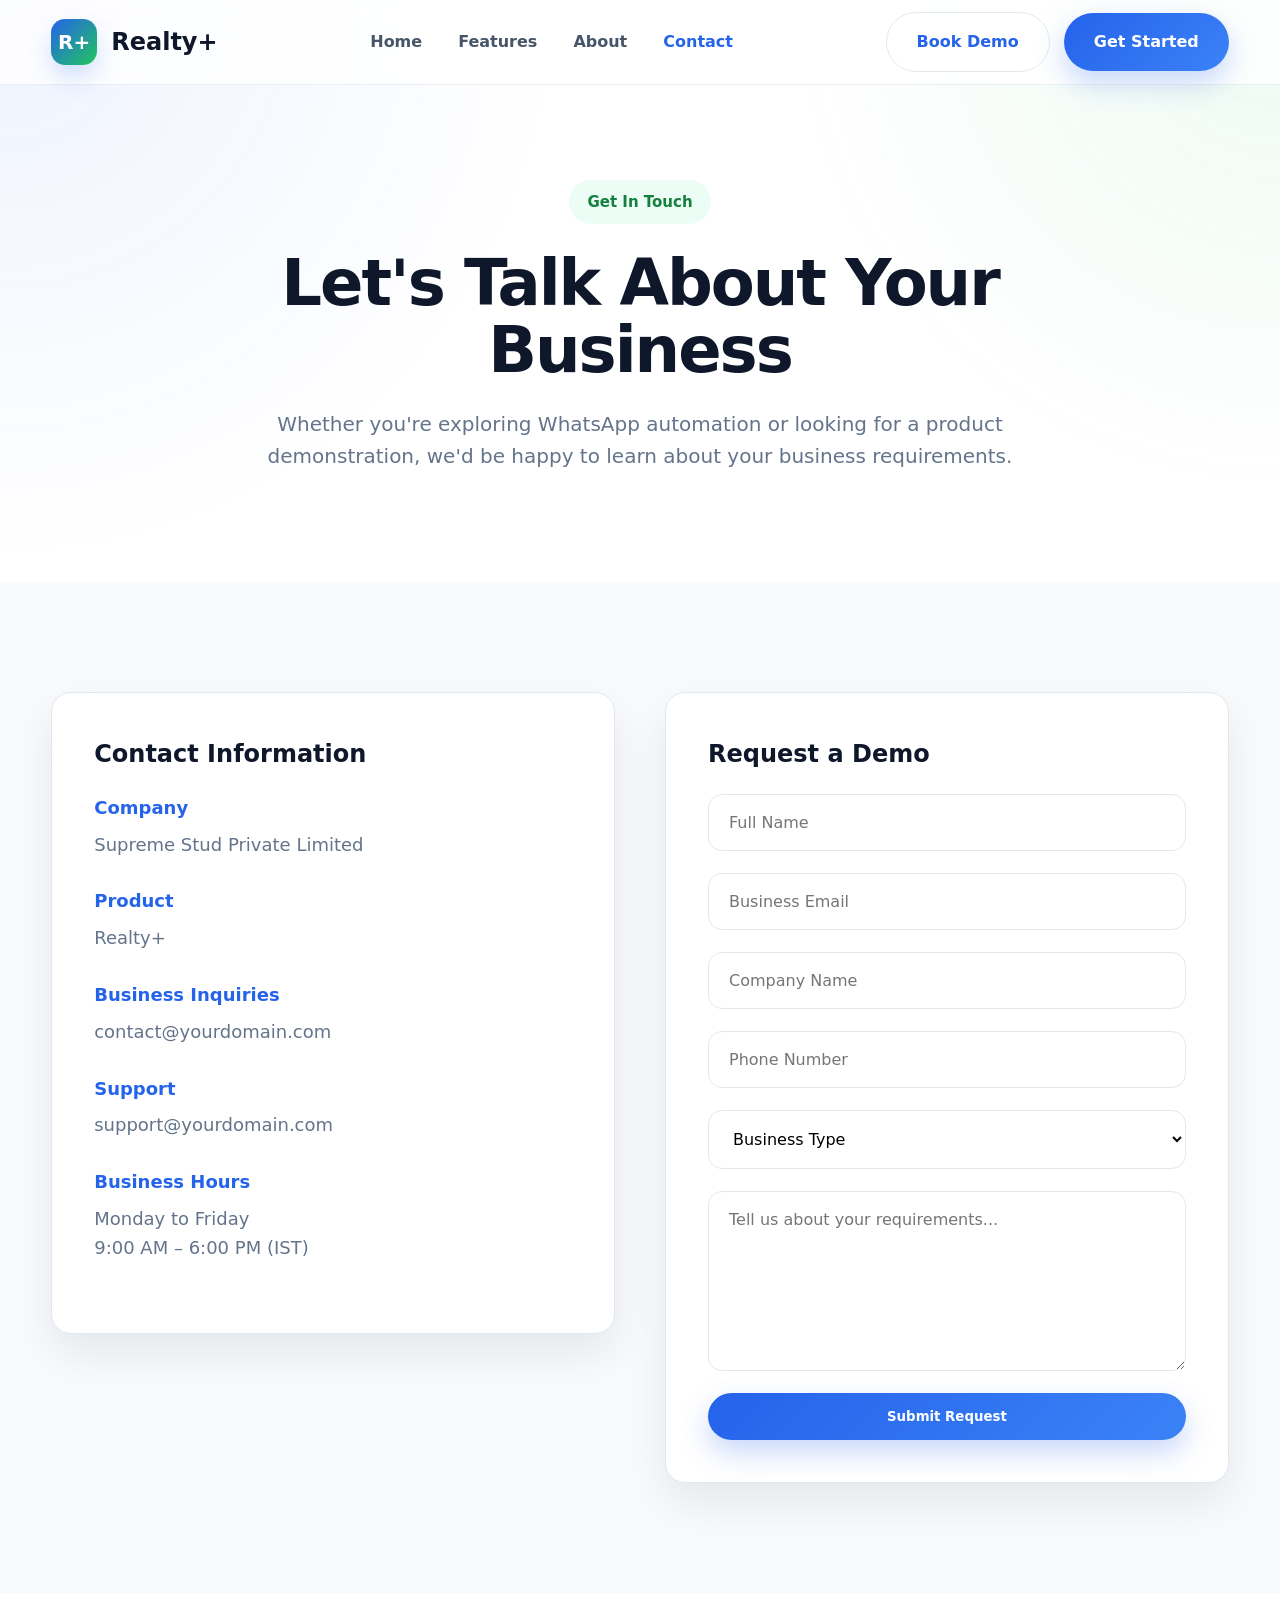
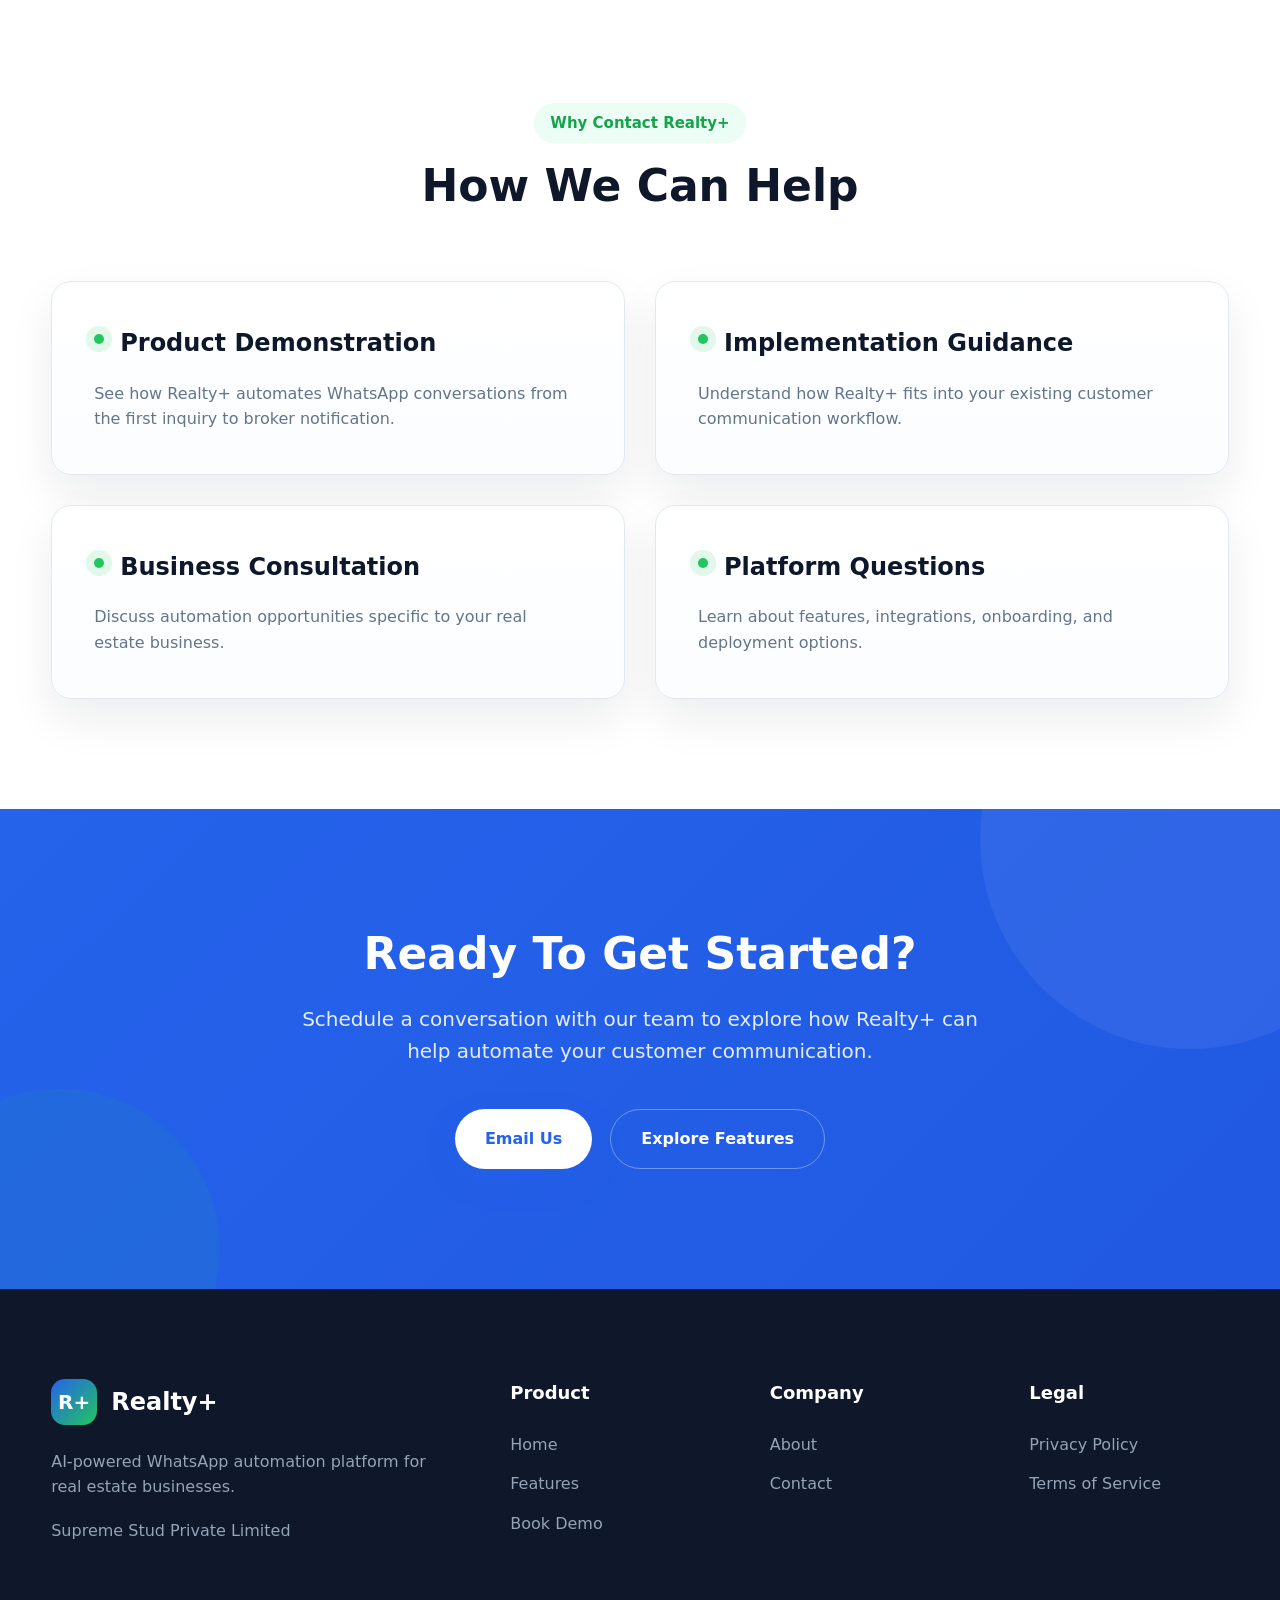
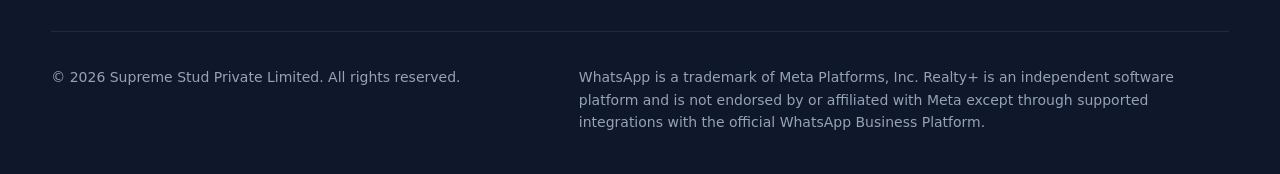
==== contact.html @ c860bca6 "Add files via upload" ====
<!DOCTYPE html>
<html lang="en">

<head>

<meta charset="UTF-8">
<meta name="viewport" content="width=device-width, initial-scale=1.0">

<title>Contact | Realty+</title>

<meta name="description" content="Contact Realty+ to schedule a product demonstration or learn how AI-powered WhatsApp automation can help your real estate business.">

<link rel="icon" href="assets/favicon.svg">

<link rel="stylesheet" href="css/style.css">
<link rel="stylesheet" href="css/responsive.css">
<link rel="stylesheet" href="css/animations.css">

</head>

<body>

<header class="header">

<div class="container">

<nav class="navbar">

<a href="index.html" class="logo">

<div class="logo-box">R+</div>

<span>Realty+</span>

</a>

<ul class="nav-menu">

<li><a href="index.html">Home</a></li>
<li><a href="features.html">Features</a></li>
<li><a href="about.html">About</a></li>
<li><a href="contact.html" class="active">Contact</a></li>

</ul>

<div class="nav-actions">

<a href="contact.html" class="btn btn-secondary">
Book Demo
</a>

<a href="contact.html" class="btn btn-primary">
Get Started
</a>

</div>

<div class="hamburger">

<span></span>
<span></span>
<span></span>

</div>

</nav>

</div>

</header>

<section class="page-hero">

<div class="container">

<div class="badge">

Get In Touch

</div>

<h1>

Let's Talk About Your Business

</h1>

<p>

Whether you're exploring WhatsApp automation or looking for a product demonstration, we'd be happy to learn about your business requirements.

</p>

</div>

</section>

<section class="contact-section">

<div class="container contact-grid">

<div class="contact-card">

<h3>

Contact Information

</h3>

<div class="contact-item">

<h4>

Company

</h4>

<p>

Supreme Stud Private Limited

</p>

</div>

<div class="contact-item">

<h4>

Product

</h4>

<p>

Realty+

</p>

</div>

<div class="contact-item">

<h4>

Business Inquiries

</h4>

<p>

contact@yourdomain.com

</p>

</div>

<div class="contact-item">

<h4>

Support

</h4>

<p>

support@yourdomain.com

</p>

</div>

<div class="contact-item">

<h4>

Business Hours

</h4>

<p>

Monday to Friday<br>

9:00 AM – 6:00 PM (IST)

</p>

</div>

</div>

<div class="contact-card">

<h3>

Request a Demo

</h3>

<form class="contact-form">

<input
type="text"
placeholder="Full Name"
required>

<input
type="email"
placeholder="Business Email"
required>

<input
type="text"
placeholder="Company Name"
required>

<input
type="tel"
placeholder="Phone Number">

<select required>

<option value="">

Business Type

</option>

<option>

Independent Broker

</option>

<option>

Real Estate Agency

</option>

<option>

Developer

</option>

<option>

Channel Partner

</option>

<option>

Other

</option>

</select>

<textarea
placeholder="Tell us about your requirements..."
required></textarea>

<button
type="submit"
class="btn btn-primary">

Submit Request

</button>

</form>

</div>

</div>

</section>

<section>

<div class="container">

<div class="section-title">

<span>

Why Contact Realty+

</span>

<h2>

How We Can Help

</h2>

</div>

<div class="benefit-grid">

<div class="benefit-card">

<h3>

Product Demonstration

</h3>

<p>

See how Realty+ automates WhatsApp conversations from the first inquiry to broker notification.

</p>

</div>

<div class="benefit-card">

<h3>

Implementation Guidance

</h3>

<p>

Understand how Realty+ fits into your existing customer communication workflow.

</p>

</div>

<div class="benefit-card">

<h3>

Business Consultation

</h3>

<p>

Discuss automation opportunities specific to your real estate business.

</p>

</div>

<div class="benefit-card">

<h3>

Platform Questions

</h3>

<p>

Learn about features, integrations, onboarding, and deployment options.

</p>

</div>

</div>

</div>

</section>

<section class="cta">

<div class="container">

<div class="cta-box">

<h2>

Ready To Get Started?

</h2>

<p>

Schedule a conversation with our team to explore how Realty+ can help automate your customer communication.

</p>

<div class="cta-buttons">

<a href="mailto:contact@yourdomain.com" class="btn btn-primary">

Email Us

</a>

<a href="features.html" class="btn btn-secondary">

Explore Features

</a>

</div>

</div>

</div>

</section>

<footer class="footer">

<div class="container">

<div class="footer-grid">

<div>

<div class="footer-logo">

<div class="logo-box">

R+

</div>

<span>

Realty+

</span>

</div>

<p>

AI-powered WhatsApp automation platform for real estate businesses.

</p>

<p>

Supreme Stud Private Limited

</p>

</div>

<div>

<h4>

Product

</h4>

<a href="index.html">Home</a>
<a href="features.html">Features</a>
<a href="contact.html">Book Demo</a>

</div>

<div>

<h4>

Company

</h4>

<a href="about.html">About</a>
<a href="contact.html">Contact</a>

</div>

<div>

<h4>

Legal

</h4>

<a href="privacy.html">Privacy Policy</a>
<a href="terms.html">Terms of Service</a>

</div>

</div>

<div class="footer-bottom">

<p>

© 2026 Supreme Stud Private Limited. All rights reserved.

</p>

<p>

WhatsApp is a trademark of Meta Platforms, Inc. Realty+ is an independent software platform and is not endorsed by or affiliated with Meta except through supported integrations with the official WhatsApp Business Platform.

</p>

</div>

</div>

</footer>

<script src="js/main.js"></script>
<script src="js/animations.js"></script>

</body>

</html>
---- css/style.css ----
/* ==========================================================
   REALTY+
   Main Stylesheet
   Part 1/4
   ========================================================== */

/* =========================
   RESET
========================= */

*,
*::before,
*::after{
    margin:0;
    padding:0;
    box-sizing:border-box;
}

html{
    scroll-behavior:smooth;
}

body{

    font-family:
    Inter,
    system-ui,
    -apple-system,
    BlinkMacSystemFont,
    "Segoe UI",
    sans-serif;

    background:#ffffff;
    color:#0f172a;
    line-height:1.6;
    overflow-x:hidden;
}

img{
    max-width:100%;
    display:block;
}

a{
    text-decoration:none;
    color:inherit;
}

button{
    border:none;
    background:none;
    font-family:inherit;
    cursor:pointer;
}

ul{
    list-style:none;
}

section{
    padding:110px 0;
}

.container{

    width:min(1180px,92%);
    margin:auto;

}

/* =========================
   COLORS
========================= */

:root{

--primary:#2563eb;
--primary-dark:#1d4ed8;

--green:#22c55e;
--green-dark:#16a34a;

--white:#ffffff;

--bg:#f8fafc;

--text:#0f172a;

--muted:#64748b;

--border:#e2e8f0;

--shadow:

0 20px 45px rgba(15,23,42,.08);

--radius:20px;

--transition:.35s ease;

}

/* =========================
   TYPOGRAPHY
========================= */

h1{

font-size:64px;
line-height:1.05;
font-weight:800;
letter-spacing:-2px;

}

h2{

font-size:44px;
line-height:1.15;
font-weight:700;

}

h3{

font-size:24px;
font-weight:700;

}

h4{

font-size:18px;
font-weight:600;

}

p{

font-size:18px;
color:var(--muted);

}

.section-title{

max-width:760px;
margin:auto;
text-align:center;
margin-bottom:70px;

}

.section-title span{

display:inline-flex;

padding:8px 16px;

border-radius:999px;

background:#ecfdf5;

color:var(--green-dark);

font-weight:700;

margin-bottom:18px;

font-size:15px;

}

.section-title h2{

margin-bottom:18px;

}

/* =========================
   BUTTONS
========================= */

.btn{

display:inline-flex;

align-items:center;

justify-content:center;

gap:10px;

padding:16px 30px;

border-radius:999px;

font-weight:700;

transition:var(--transition);

}

.btn-primary{

background:linear-gradient(
135deg,
var(--primary),
#3b82f6
);

color:#fff;

box-shadow:

0 12px 28px rgba(37,99,235,.25);

}

.btn-primary:hover{

transform:translateY(-4px);

box-shadow:

0 20px 45px rgba(37,99,235,.35);

}

.btn-secondary{

background:#fff;

color:var(--primary);

border:1px solid var(--border);

}

.btn-secondary:hover{

background:#f8fafc;

transform:translateY(-3px);

}

.btn-outline{

background:transparent;

border:2px solid var(--primary);

color:var(--primary);

}

.btn-outline:hover{

background:var(--primary);

color:#fff;

}

/* =========================
   HEADER
========================= */

.header{

position:fixed;

top:0;

left:0;

width:100%;

z-index:999;

background:rgba(255,255,255,.82);

backdrop-filter:blur(18px);

border-bottom:1px solid rgba(226,232,240,.7);

transition:var(--transition);

}

.navbar{

height:84px;

display:flex;

align-items:center;

justify-content:space-between;

}

.logo{

display:flex;

align-items:center;

gap:14px;

font-weight:800;

font-size:24px;

}

.logo-box{

width:46px;

height:46px;

border-radius:14px;

background:linear-gradient(
135deg,
var(--primary),
var(--green)
);

display:flex;

align-items:center;

justify-content:center;

font-weight:800;

color:#fff;

font-size:20px;

box-shadow:

0 12px 24px rgba(37,99,235,.20);

}

.nav-menu{

display:flex;

align-items:center;

gap:36px;

}

.nav-menu a{

font-weight:600;

color:#475569;

transition:var(--transition);

position:relative;

}

.nav-menu a:hover{

color:var(--primary);

}

.nav-menu a.active{

color:var(--primary);

}

.nav-menu a::after{

content:"";

position:absolute;

left:0;

bottom:-8px;

width:0;

height:2px;

background:var(--primary);

transition:.3s;

}

.nav-menu a:hover::after{

width:100%;

}

.nav-actions{

display:flex;

gap:14px;

align-items:center;

}

.hamburger{

display:none;

flex-direction:column;

gap:6px;

cursor:pointer;

}

.hamburger span{

width:26px;

height:2px;

background:#0f172a;

transition:.3s;

}

/* =========================
   HERO
========================= */

.hero{

padding-top:180px;

padding-bottom:120px;

position:relative;

overflow:hidden;

background:

radial-gradient(
circle at top left,
rgba(37,99,235,.10),
transparent 40%
),

radial-gradient(
circle at top right,
rgba(34,197,94,.08),
transparent 35%
),

#ffffff;

}

.hero-grid{

display:grid;

grid-template-columns:

1.05fr
0.95fr;

align-items:center;

gap:80px;

}

.badge{

display:inline-flex;

align-items:center;

padding:10px 18px;

border-radius:999px;

background:#ecfdf5;

color:#15803d;

font-weight:700;

margin-bottom:26px;

font-size:15px;

}

.hero-left p{

margin-top:24px;

max-width:620px;

}

.hero-buttons{

display:flex;

gap:18px;

margin-top:40px;

flex-wrap:wrap;

}

.hero-stats{

display:flex;

gap:20px;

margin-top:60px;

flex-wrap:wrap;

}

.stat-card{

background:#fff;

border:1px solid var(--border);

border-radius:18px;

padding:26px;

min-width:170px;

box-shadow:var(--shadow);

transition:var(--transition);

}

.stat-card:hover{

transform:translateY(-8px);

}

.stat-card h2{

font-size:34px;

color:var(--primary);

margin-bottom:6px;

}

.stat-card span{

font-size:15px;

color:var(--muted);

}

/* =========================
   HERO CHAT CARD
========================= */

.hero-right{

display:flex;

justify-content:center;

}

.chat-card{

width:100%;

max-width:470px;

background:#fff;

border-radius:28px;

border:1px solid var(--border);

box-shadow:

0 30px 60px rgba(15,23,42,.10);

overflow:hidden;

}

.chat-header{

display:flex;

align-items:center;

gap:12px;

padding:22px;

border-bottom:1px solid var(--border);

font-weight:700;

background:#fbfdff;

}

.status-dot{

width:12px;

height:12px;

border-radius:50%;

background:var(--green);

box-shadow:

0 0 0 6px rgba(34,197,94,.15);

}

.chat-body{

padding:24px;

display:flex;

flex-direction:column;

gap:18px;

background:#f8fafc;

}

.message{

max-width:82%;

padding:14px 18px;

border-radius:18px;

font-size:15px;

line-height:1.5;

}

.received{

align-self:flex-start;

background:#fff;

border:1px solid var(--border);

}

.sent{

align-self:flex-end;

background:linear-gradient(
135deg,
var(--primary),
#3b82f6
);

color:#fff;

}

.workflow{

padding:24px;

display:flex;

flex-direction:column;

gap:12px;

background:#fff;

}

.workflow-item{

display:flex;

align-items:center;

gap:12px;

font-weight:600;

color:#334155;

padding:12px 16px;

border-radius:12px;

background:#f8fafc;

border:1px solid var(--border);

}
/* ==========================================================
   TRUST SECTION
========================================================== */

.trust{

background:var(--bg);

}

.trust-grid{

display:grid;

grid-template-columns:repeat(3,1fr);

gap:30px;

}

.trust-card{

background:#fff;

padding:38px;

border-radius:var(--radius);

border:1px solid var(--border);

box-shadow:var(--shadow);

transition:var(--transition);

}

.trust-card:hover{

transform:translateY(-10px);

border-color:rgba(37,99,235,.25);

}

.trust-card h3{

margin-bottom:18px;

color:var(--text);

}

.trust-card p{

font-size:16px;

}

/* ==========================================================
   FEATURES
========================================================== */

.features-preview{

background:#fff;

}

.feature-grid{

display:grid;

grid-template-columns:repeat(3,1fr);

gap:30px;

}

.feature-card{

background:#fff;

padding:38px;

border-radius:var(--radius);

border:1px solid var(--border);

box-shadow:var(--shadow);

transition:var(--transition);

position:relative;

overflow:hidden;

}

.feature-card::before{

content:"";

position:absolute;

left:0;

top:0;

width:100%;

height:5px;

background:linear-gradient(
90deg,
var(--primary),
var(--green)
);

transform:scaleX(0);

transform-origin:left;

transition:.35s;

}

.feature-card:hover::before{

transform:scaleX(1);

}

.feature-card:hover{

transform:translateY(-12px);

box-shadow:

0 30px 60px rgba(15,23,42,.12);

}

.feature-icon{

width:68px;

height:68px;

border-radius:18px;

display:flex;

align-items:center;

justify-content:center;

font-size:30px;

margin-bottom:26px;

background:linear-gradient(
135deg,
rgba(37,99,235,.12),
rgba(34,197,94,.12)
);

}

.feature-card h3{

margin-bottom:18px;

}

.feature-card p{

font-size:16px;

}

/* ==========================================================
   HOW IT WORKS
========================================================== */

.how-it-works{

background:var(--bg);

position:relative;

overflow:hidden;

}

.timeline{

display:grid;

grid-template-columns:repeat(4,1fr);

gap:28px;

position:relative;

}

.timeline::before{

content:"";

position:absolute;

left:8%;

right:8%;

top:48px;

height:2px;

background:linear-gradient(
90deg,
var(--primary),
var(--green)
);

z-index:0;

}

.timeline-card{

position:relative;

z-index:2;

background:#fff;

padding:34px;

border-radius:var(--radius);

border:1px solid var(--border);

box-shadow:var(--shadow);

transition:var(--transition);

}

.timeline-card:hover{

transform:translateY(-10px);

}

.timeline-number{

width:62px;

height:62px;

border-radius:50%;

background:linear-gradient(
135deg,
var(--primary),
var(--green)
);

display:flex;

align-items:center;

justify-content:center;

font-size:24px;

font-weight:700;

color:#fff;

margin-bottom:24px;

box-shadow:

0 15px 35px rgba(37,99,235,.25);

}

.timeline-card h3{

margin-bottom:18px;

}

.timeline-card p{

font-size:16px;

}

/* ==========================================================
   BENEFITS
========================================================== */

.benefits{

background:#fff;

}

.benefit-grid{

display:grid;

grid-template-columns:repeat(2,1fr);

gap:30px;

}

.benefit-card{

padding:42px;

border-radius:var(--radius);

background:linear-gradient(
180deg,
#ffffff,
#fbfdff
);

border:1px solid var(--border);

box-shadow:var(--shadow);

transition:var(--transition);

}

.benefit-card:hover{

transform:translateY(-10px);

}

.benefit-card h3{

margin-bottom:18px;

position:relative;

padding-left:26px;

}

.benefit-card h3::before{

content:"";

position:absolute;

left:0;

top:10px;

width:10px;

height:10px;

border-radius:50%;

background:var(--green);

box-shadow:

0 0 0 8px rgba(34,197,94,.12);

}

.benefit-card p{

font-size:16px;

}

/* ==========================================================
   CTA
========================================================== */

.cta{

padding:120px 0;

background:linear-gradient(
135deg,
#2563eb,
#1d4ed8
);

position:relative;

overflow:hidden;

}

.cta::before{

content:"";

position:absolute;

width:420px;

height:420px;

border-radius:50%;

background:rgba(255,255,255,.06);

top:-180px;

right:-120px;

}

.cta::after{

content:"";

position:absolute;

width:320px;

height:320px;

border-radius:50%;

background:rgba(34,197,94,.08);

bottom:-120px;

left:-100px;

}

.cta-box{

position:relative;

z-index:2;

max-width:860px;

margin:auto;

text-align:center;

}

.cta-box h2{

color:#fff;

margin-bottom:24px;

}

.cta-box p{

color:rgba(255,255,255,.88);

font-size:20px;

max-width:700px;

margin:auto;

margin-bottom:42px;

}

.cta-buttons{

display:flex;

justify-content:center;

gap:18px;

flex-wrap:wrap;

}

.cta .btn-primary{

background:#fff;

color:var(--primary);

}

.cta .btn-primary:hover{

background:#f8fafc;

}

.cta .btn-secondary{

background:transparent;

color:#fff;

border:1px solid rgba(255,255,255,.35);

}

.cta .btn-secondary:hover{

background:rgba(255,255,255,.12);

}
/* ==========================================================
   FAQ
========================================================== */

.faq{

background:var(--bg);

}

.faq-container{

max-width:900px;

margin:auto;

display:flex;

flex-direction:column;

gap:18px;

}

.faq-item{

background:#fff;

border:1px solid var(--border);

border-radius:18px;

overflow:hidden;

box-shadow:var(--shadow);

transition:var(--transition);

}

.faq-item:hover{

transform:translateY(-4px);

}

.faq-question{

width:100%;

padding:24px 28px;

display:flex;

justify-content:space-between;

align-items:center;

font-size:18px;

font-weight:700;

text-align:left;

color:var(--text);

cursor:pointer;

}

.faq-question::after{

content:"+";

font-size:24px;

font-weight:500;

color:var(--primary);

transition:var(--transition);

}

.faq-item.active .faq-question::after{

transform:rotate(45deg);

}

.faq-answer{

max-height:0;

overflow:hidden;

transition:max-height .35s ease;

}

.faq-answer p{

padding:0 28px 24px;

font-size:16px;

}

/* ==========================================================
   FOOTER
========================================================== */

.footer{

background:#0f172a;

padding:90px 0 40px;

color:#cbd5e1;

}

.footer-grid{

display:grid;

grid-template-columns:2fr 1fr 1fr 1fr;

gap:60px;

margin-bottom:70px;

}

.footer-logo{

display:flex;

align-items:center;

gap:14px;

margin-bottom:24px;

font-size:24px;

font-weight:800;

color:#fff;

}

.footer .logo-box{

box-shadow:none;

}

.footer h4{

color:#fff;

margin-bottom:24px;

}

.footer a{

display:block;

margin-bottom:14px;

color:#94a3b8;

transition:var(--transition);

}

.footer a:hover{

color:#fff;

padding-left:6px;

}

.footer p{

color:#94a3b8;

font-size:16px;

margin-bottom:18px;

}

.footer-bottom{

padding-top:34px;

border-top:1px solid rgba(255,255,255,.08);

display:flex;

justify-content:space-between;

align-items:flex-start;

gap:30px;

flex-wrap:wrap;

}

.footer-bottom p{

font-size:14px;

max-width:650px;

margin:0;

}

/* ==========================================================
   COMMON CARD
========================================================== */

.card{

background:#fff;

border:1px solid var(--border);

border-radius:var(--radius);

padding:40px;

box-shadow:var(--shadow);

transition:var(--transition);

}

.card:hover{

transform:translateY(-8px);

}

/* ==========================================================
   PAGE HERO
========================================================== */

.page-hero{

padding-top:180px;

padding-bottom:110px;

background:

radial-gradient(circle at left top,
rgba(37,99,235,.08),
transparent 40%),

radial-gradient(circle at right top,
rgba(34,197,94,.08),
transparent 35%),

#fff;

text-align:center;

}

.page-hero h1{

max-width:900px;

margin:auto;

margin-bottom:24px;

}

.page-hero p{

max-width:760px;

margin:auto;

font-size:20px;

}

/* ==========================================================
   CONTACT
========================================================== */

.contact-section{

background:var(--bg);

}

.contact-grid{

display:grid;

grid-template-columns:1fr 1fr;

gap:50px;

align-items:start;

}

.contact-card{

background:#fff;

padding:42px;

border-radius:var(--radius);

border:1px solid var(--border);

box-shadow:var(--shadow);

}

.contact-card h3{

margin-bottom:20px;

}

.contact-item{

margin-bottom:28px;

}

.contact-item h4{

margin-bottom:8px;

color:var(--primary);

}

.contact-form{

display:flex;

flex-direction:column;

gap:22px;

}

.contact-form input,

.contact-form textarea,

.contact-form select{

width:100%;

padding:18px 20px;

border-radius:14px;

border:1px solid var(--border);

background:#fff;

font-size:16px;

font-family:inherit;

transition:var(--transition);

outline:none;

}

.contact-form textarea{

min-height:180px;

resize:vertical;

}

.contact-form input:focus,

.contact-form textarea:focus,

.contact-form select:focus{

border-color:var(--primary);

box-shadow:

0 0 0 4px rgba(37,99,235,.10);

}

/* ==========================================================
   ABOUT
========================================================== */

.company-grid{

display:grid;

grid-template-columns:1fr 1fr;

gap:50px;

align-items:center;

}

.company-card{

padding:40px;

border-radius:var(--radius);

background:#fff;

border:1px solid var(--border);

box-shadow:var(--shadow);

}

.company-card ul{

margin-top:24px;

display:flex;

flex-direction:column;

gap:18px;

}

.company-card li{

display:flex;

align-items:flex-start;

gap:12px;

color:var(--muted);

}

.company-card li::before{

content:"✓";

font-weight:700;

color:var(--green);

margin-top:1px;

}

/* ==========================================================
   FEATURE PAGE
========================================================== */

.feature-section{

background:#fff;

}

.feature-row{

display:grid;

grid-template-columns:1fr 1fr;

gap:60px;

align-items:center;

margin-bottom:110px;

}

.feature-row:last-child{

margin-bottom:0;

}

.feature-content h2{

margin-bottom:20px;

}

.feature-content p{

margin-bottom:26px;

}

.feature-content ul{

display:flex;

flex-direction:column;

gap:16px;

}

.feature-content li{

display:flex;

gap:12px;

color:var(--muted);

}

.feature-content li::before{

content:"✔";

color:var(--green);

font-weight:700;

}

.feature-visual{

background:linear-gradient(
135deg,
rgba(37,99,235,.08),
rgba(34,197,94,.08)
);

border-radius:30px;

border:1px solid var(--border);

min-height:420px;

display:flex;

align-items:center;

justify-content:center;

padding:40px;

box-shadow:var(--shadow);

}
/* ==========================================================
   PRIVACY & TERMS PAGES
========================================================== */

.legal-section{

background:var(--bg);

}

.legal-container{

max-width:900px;

margin:auto;

background:#fff;

padding:60px;

border-radius:var(--radius);

border:1px solid var(--border);

box-shadow:var(--shadow);

}

.legal-container h2{

font-size:32px;

margin-top:50px;

margin-bottom:18px;

}

.legal-container h2:first-child{

margin-top:0;

}

.legal-container h3{

font-size:22px;

margin-top:32px;

margin-bottom:14px;

}

.legal-container p{

margin-bottom:18px;

font-size:17px;

line-height:1.9;

}

.legal-container ul{

margin:20px 0 30px 22px;

list-style:disc;

}

.legal-container li{

margin-bottom:12px;

color:var(--muted);

line-height:1.8;

}

/* ==========================================================
   TABLE
========================================================== */

.table-wrapper{

overflow-x:auto;

margin:30px 0;

}

table{

width:100%;

border-collapse:collapse;

}

th{

background:var(--primary);

color:#fff;

font-weight:700;

padding:18px;

text-align:left;

}

td{

padding:18px;

border:1px solid var(--border);

font-size:16px;

color:var(--muted);

}

tr:nth-child(even){

background:#f8fafc;

}

/* ==========================================================
   BADGES
========================================================== */

.badge-blue{

display:inline-flex;

align-items:center;

padding:8px 18px;

border-radius:999px;

background:rgba(37,99,235,.10);

color:var(--primary);

font-weight:700;

font-size:14px;

}

.badge-green{

display:inline-flex;

align-items:center;

padding:8px 18px;

border-radius:999px;

background:rgba(34,197,94,.12);

color:var(--green-dark);

font-weight:700;

font-size:14px;

}

/* ==========================================================
   DIVIDERS
========================================================== */

.divider{

width:100%;

height:1px;

background:var(--border);

margin:70px 0;

}

/* ==========================================================
   UTILITIES
========================================================== */

.text-center{

text-align:center;

}

.text-left{

text-align:left;

}

.mt-20{

margin-top:20px;

}

.mt-30{

margin-top:30px;

}

.mt-40{

margin-top:40px;

}

.mt-60{

margin-top:60px;

}

.mb-20{

margin-bottom:20px;

}

.mb-40{

margin-bottom:40px;

}

.mb-60{

margin-bottom:60px;

}

.w-100{

width:100%;

}

.hidden{

display:none;

}

.shadow{

box-shadow:var(--shadow);

}

.radius{

border-radius:var(--radius);

}

/* ==========================================================
   SCROLLBAR
========================================================== */

::-webkit-scrollbar{

width:10px;

}

::-webkit-scrollbar-track{

background:#eef2f7;

}

::-webkit-scrollbar-thumb{

background:linear-gradient(
180deg,
var(--primary),
var(--green)
);

border-radius:999px;

}

::-webkit-scrollbar-thumb:hover{

background:var(--primary);

}

/* ==========================================================
   SELECTION
========================================================== */

::selection{

background:rgba(37,99,235,.18);

color:var(--text);

}

/* ==========================================================
   FOCUS
========================================================== */

:focus-visible{

outline:3px solid rgba(37,99,235,.25);

outline-offset:3px;

}

/* ==========================================================
   SMOOTH TRANSITIONS
========================================================== */

a,
button,
input,
textarea,
select,
.card,
.feature-card,
.trust-card,
.timeline-card,
.benefit-card,
.stat-card,
.contact-card{

transition:all .3s ease;

}

/* ==========================================================
   IMAGE HELPERS
========================================================== */

.img-fluid{

width:100%;

height:auto;

display:block;

}

.rounded{

border-radius:24px;

}

.object-cover{

object-fit:cover;

}

/* ==========================================================
   SPACING HELPERS
========================================================== */

.py-0{

padding-top:0;

padding-bottom:0;

}

.py-60{

padding-top:60px;

padding-bottom:60px;

}

.py-80{

padding-top:80px;

padding-bottom:80px;

}

.py-120{

padding-top:120px;

padding-bottom:120px;

}

/* ==========================================================
   END OF FILE
========================================================== */
---- css/responsive.css ----
/* ==========================================================
   REALTY+
   Responsive Stylesheet
========================================================== */

/* ==========================
   1200px
========================== */

@media (max-width:1200px){

.hero-grid{

grid-template-columns:1fr;
gap:70px;

}

.hero-left{

text-align:center;

}

.hero-left p{

margin-left:auto;
margin-right:auto;

}

.hero-buttons{

justify-content:center;

}

.hero-stats{

justify-content:center;

}

.hero-right{

order:-1;

}

.timeline{

grid-template-columns:repeat(2,1fr);

}

.timeline::before{

display:none;

}

.feature-row{

grid-template-columns:1fr;

}

.company-grid{

grid-template-columns:1fr;

}

.contact-grid{

grid-template-columns:1fr;

}

}

/* ==========================
   992px
========================== */

@media (max-width:992px){

h1{

font-size:52px;

}

h2{

font-size:38px;

}

section{

padding:90px 0;

}

.feature-grid{

grid-template-columns:repeat(2,1fr);

}

.trust-grid{

grid-template-columns:1fr;

}

.footer-grid{

grid-template-columns:repeat(2,1fr);

gap:40px;

}

.nav-actions{

display:none;

}

.nav-menu{

position:fixed;

top:84px;

right:-100%;

width:300px;

height:calc(100vh - 84px);

background:#ffffff;

display:flex;

flex-direction:column;

justify-content:flex-start;

align-items:flex-start;

padding:40px;

gap:28px;

box-shadow:-10px 0 30px rgba(15,23,42,.08);

transition:.35s ease;

}

.nav-menu.active{

right:0;

}

.hamburger{

display:flex;

}

}

/* ==========================
   768px
========================== */

@media (max-width:768px){

h1{

font-size:42px;
letter-spacing:-1px;

}

h2{

font-size:34px;

}

p{

font-size:17px;

}

.hero{

padding-top:150px;

}

.hero-grid{

gap:50px;

}

.chat-card{

max-width:100%;

}

.feature-grid{

grid-template-columns:1fr;

}

.timeline{

grid-template-columns:1fr;

}

.benefit-grid{

grid-template-columns:1fr;

}

.hero-stats{

flex-direction:column;

align-items:center;

}

.stat-card{

width:100%;
max-width:320px;

}

.footer-grid{

grid-template-columns:1fr;

}

.footer-bottom{

flex-direction:column;

}

.page-hero{

padding-top:150px;

}

.legal-container{

padding:40px 28px;

}

.cta-buttons{

flex-direction:column;

align-items:center;

}

.hero-buttons{

flex-direction:column;

align-items:center;

}

.hero-buttons .btn,
.cta-buttons .btn{

width:100%;
max-width:320px;

}

}

/* ==========================
   576px
========================== */

@media (max-width:576px){

.container{

width:92%;

}

section{

padding:75px 0;

}

h1{

font-size:36px;

}

h2{

font-size:30px;

}

.navbar{

height:76px;

}

.logo{

font-size:22px;

}

.logo-box{

width:42px;
height:42px;
font-size:18px;

}

.badge{

font-size:13px;
padding:8px 14px;

}

.hero-stats{

margin-top:40px;

}

.stat-card{

padding:20px;

}

.feature-card,
.trust-card,
.timeline-card,
.benefit-card,
.company-card,
.contact-card{

padding:28px;

}

.chat-header{

padding:18px;

}

.chat-body{

padding:18px;

}

.workflow{

padding:18px;

}

.message{

font-size:14px;

}

.contact-form input,
.contact-form textarea,
.contact-form select{

padding:16px;

}

.btn{

padding:15px 24px;

}

.section-title{

margin-bottom:50px;

}

}

/* ==========================
   420px
========================== */

@media (max-width:420px){

h1{

font-size:32px;

}

h2{

font-size:27px;

}

.hero{

padding-top:135px;

}

.logo span{

display:none;

}

.nav-menu{

width:100%;

}

.chat-card{

border-radius:20px;

}

.footer{

padding-top:70px;

}

.footer-logo{

font-size:22px;

}

}
---- css/animations.css ----
/* ==========================================================
   REALTY+
   Animations
========================================================== */

/* ==========================
   KEYFRAMES
========================== */

@keyframes fadeUp{

0%{

opacity:0;
transform:translateY(50px);

}

100%{

opacity:1;
transform:translateY(0);

}

}

@keyframes fadeDown{

0%{

opacity:0;
transform:translateY(-40px);

}

100%{

opacity:1;
transform:translateY(0);

}

}

@keyframes fadeLeft{

0%{

opacity:0;
transform:translateX(-40px);

}

100%{

opacity:1;
transform:translateX(0);

}

}

@keyframes fadeRight{

0%{

opacity:0;
transform:translateX(40px);

}

100%{

opacity:1;
transform:translateX(0);

}

}

@keyframes zoomIn{

0%{

opacity:0;
transform:scale(.9);

}

100%{

opacity:1;
transform:scale(1);

}

}

@keyframes float{

0%{

transform:translateY(0);

}

50%{

transform:translateY(-12px);

}

100%{

transform:translateY(0);

}

}

@keyframes pulse{

0%{

transform:scale(1);

}

50%{

transform:scale(1.05);

}

100%{

transform:scale(1);

}

}

@keyframes glow{

0%{

box-shadow:
0 0 0 rgba(37,99,235,.15);

}

50%{

box-shadow:
0 0 30px rgba(37,99,235,.35);

}

100%{

box-shadow:
0 0 0 rgba(37,99,235,.15);

}

}

@keyframes gradientMove{

0%{

background-position:0% 50%;

}

50%{

background-position:100% 50%;

}

100%{

background-position:0% 50%;

}

}

@keyframes rotate{

0%{

transform:rotate(0deg);

}

100%{

transform:rotate(360deg);

}

}

/* ==========================
   INITIAL STATES
========================== */

.reveal{

opacity:0;

transform:translateY(60px);

transition:

opacity .8s ease,
transform .8s ease;

}

.reveal.active{

opacity:1;

transform:translateY(0);

}

/* ==========================
   HERO
========================== */

.hero-left{

animation:

fadeLeft .9s ease forwards;

}

.hero-right{

animation:

fadeRight .9s ease forwards;

}

.chat-card{

animation:

float 6s ease-in-out infinite;

}

/* ==========================
   BUTTONS
========================== */

.btn-primary{

animation:

fadeUp .7s ease;

}

.btn-primary:hover{

animation:

pulse .4s ease;

}

.logo-box{

animation:

glow 4s infinite;

}

/* ==========================
   CARDS
========================== */

.feature-card,
.trust-card,
.timeline-card,
.benefit-card,
.stat-card,
.contact-card{

transition:

transform .35s ease,
box-shadow .35s ease;

}

.feature-card:hover,
.trust-card:hover,
.timeline-card:hover,
.benefit-card:hover,
.stat-card:hover,
.contact-card:hover{

transform:

translateY(-10px);

}

/* ==========================
   SECTION TITLES
========================== */

.section-title{

animation:

fadeUp .8s ease;

}

/* ==========================
   BADGES
========================== */

.badge,
.badge-blue,
.badge-green{

animation:

zoomIn .7s ease;

}

/* ==========================
   CTA
========================== */

.cta{

background-size:200% 200%;

animation:

gradientMove 12s ease infinite;

}

/* ==========================
   STATUS DOT
========================== */

.status-dot{

animation:

pulse 2s infinite;

}

/* ==========================
   HAMBURGER
========================== */

.hamburger span{

transition:.35s ease;

}

.hamburger.active span:nth-child(1){

transform:

translateY(8px)
rotate(45deg);

}

.hamburger.active span:nth-child(2){

opacity:0;

}

.hamburger.active span:nth-child(3){

transform:

translateY(-8px)
rotate(-45deg);

}

/* ==========================
   FAQ
========================== */

.faq-answer{

transition:

max-height .35s ease;

}

.faq-item{

transition:

transform .3s ease,
box-shadow .3s ease;

}

/* ==========================
   LINKS
========================== */

a{

transition:

color .25s ease;

}

/* ==========================
   IMAGE EFFECTS
========================== */

img{

transition:

transform .4s ease;

}

img:hover{

transform:scale(1.02);

}

/* ==========================
   SCROLLBAR
========================== */

::-webkit-scrollbar-thumb{

transition:.3s;

}

/* ==========================
   DISABLE FOR REDUCED MOTION
========================== */

@media (prefers-reduced-motion: reduce){

*,
*::before,
*::after{

animation:none !important;

transition:none !important;

scroll-behavior:auto !important;

}

}
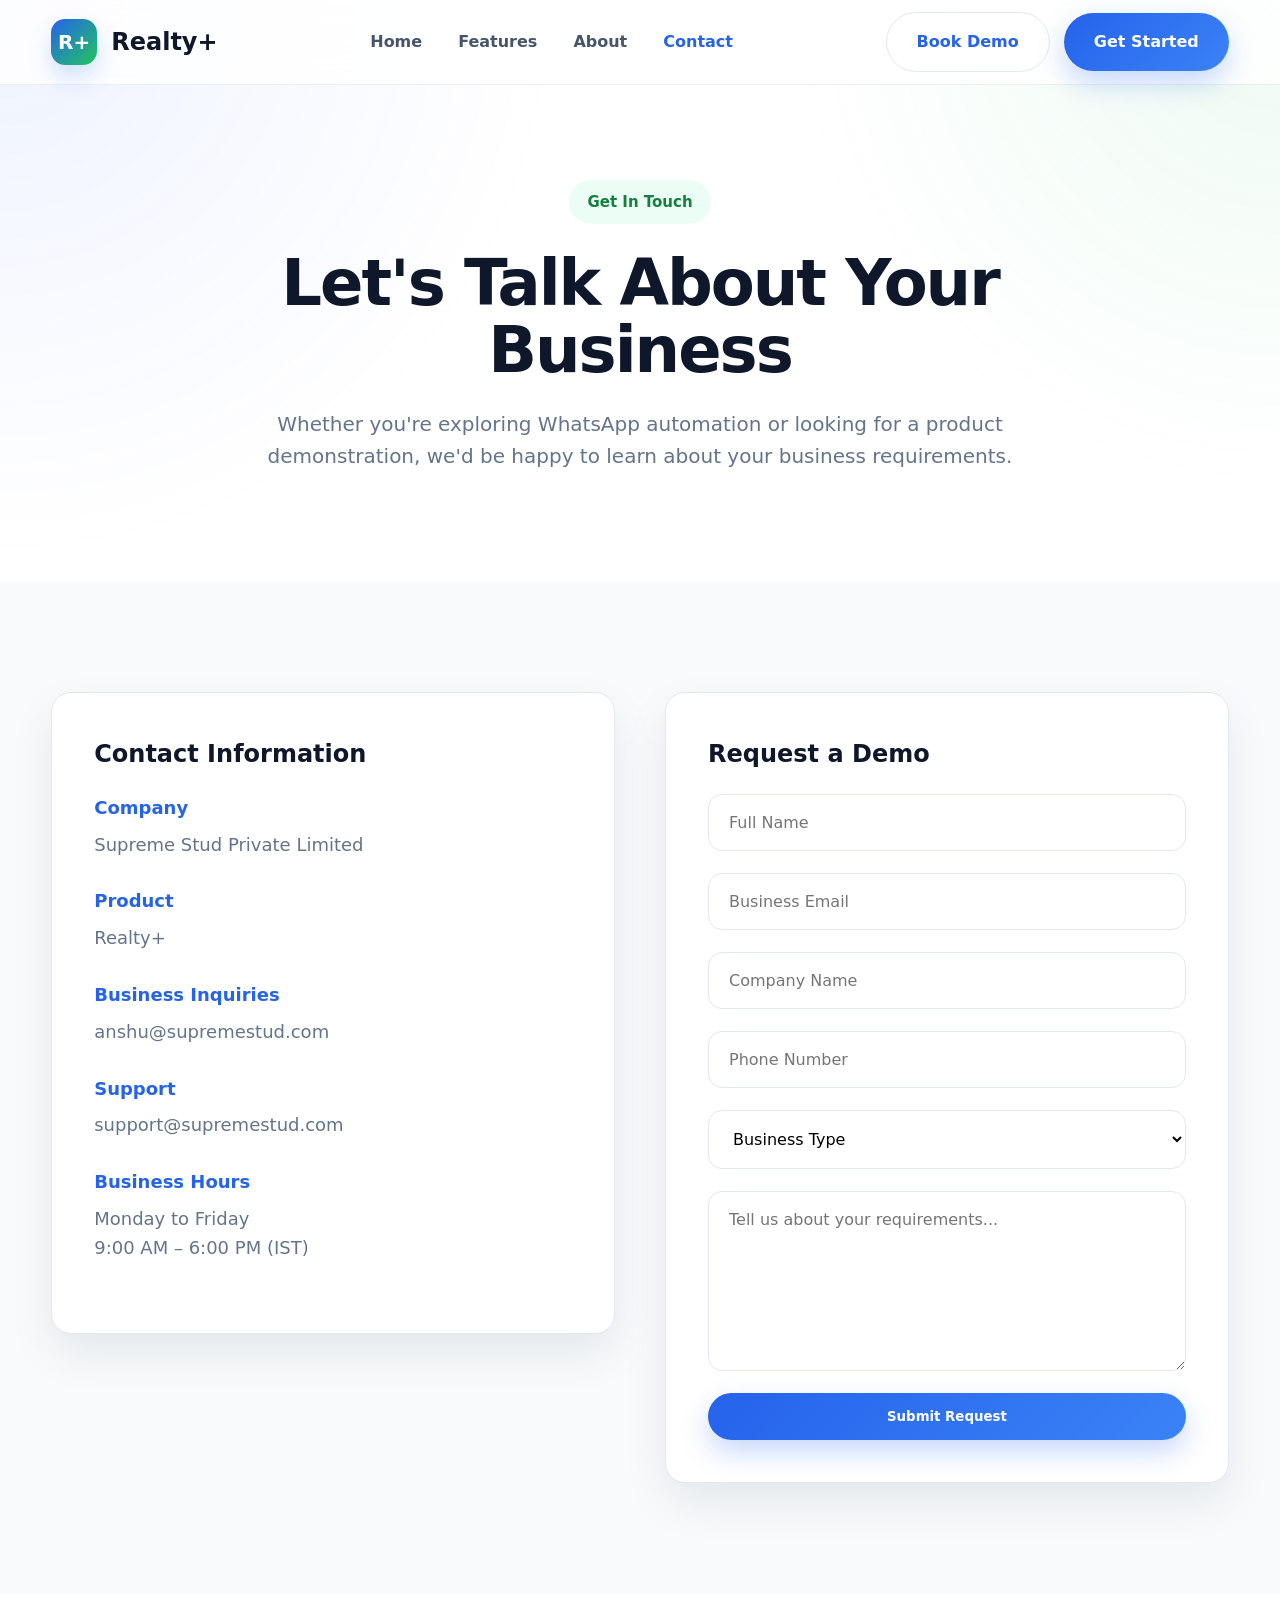
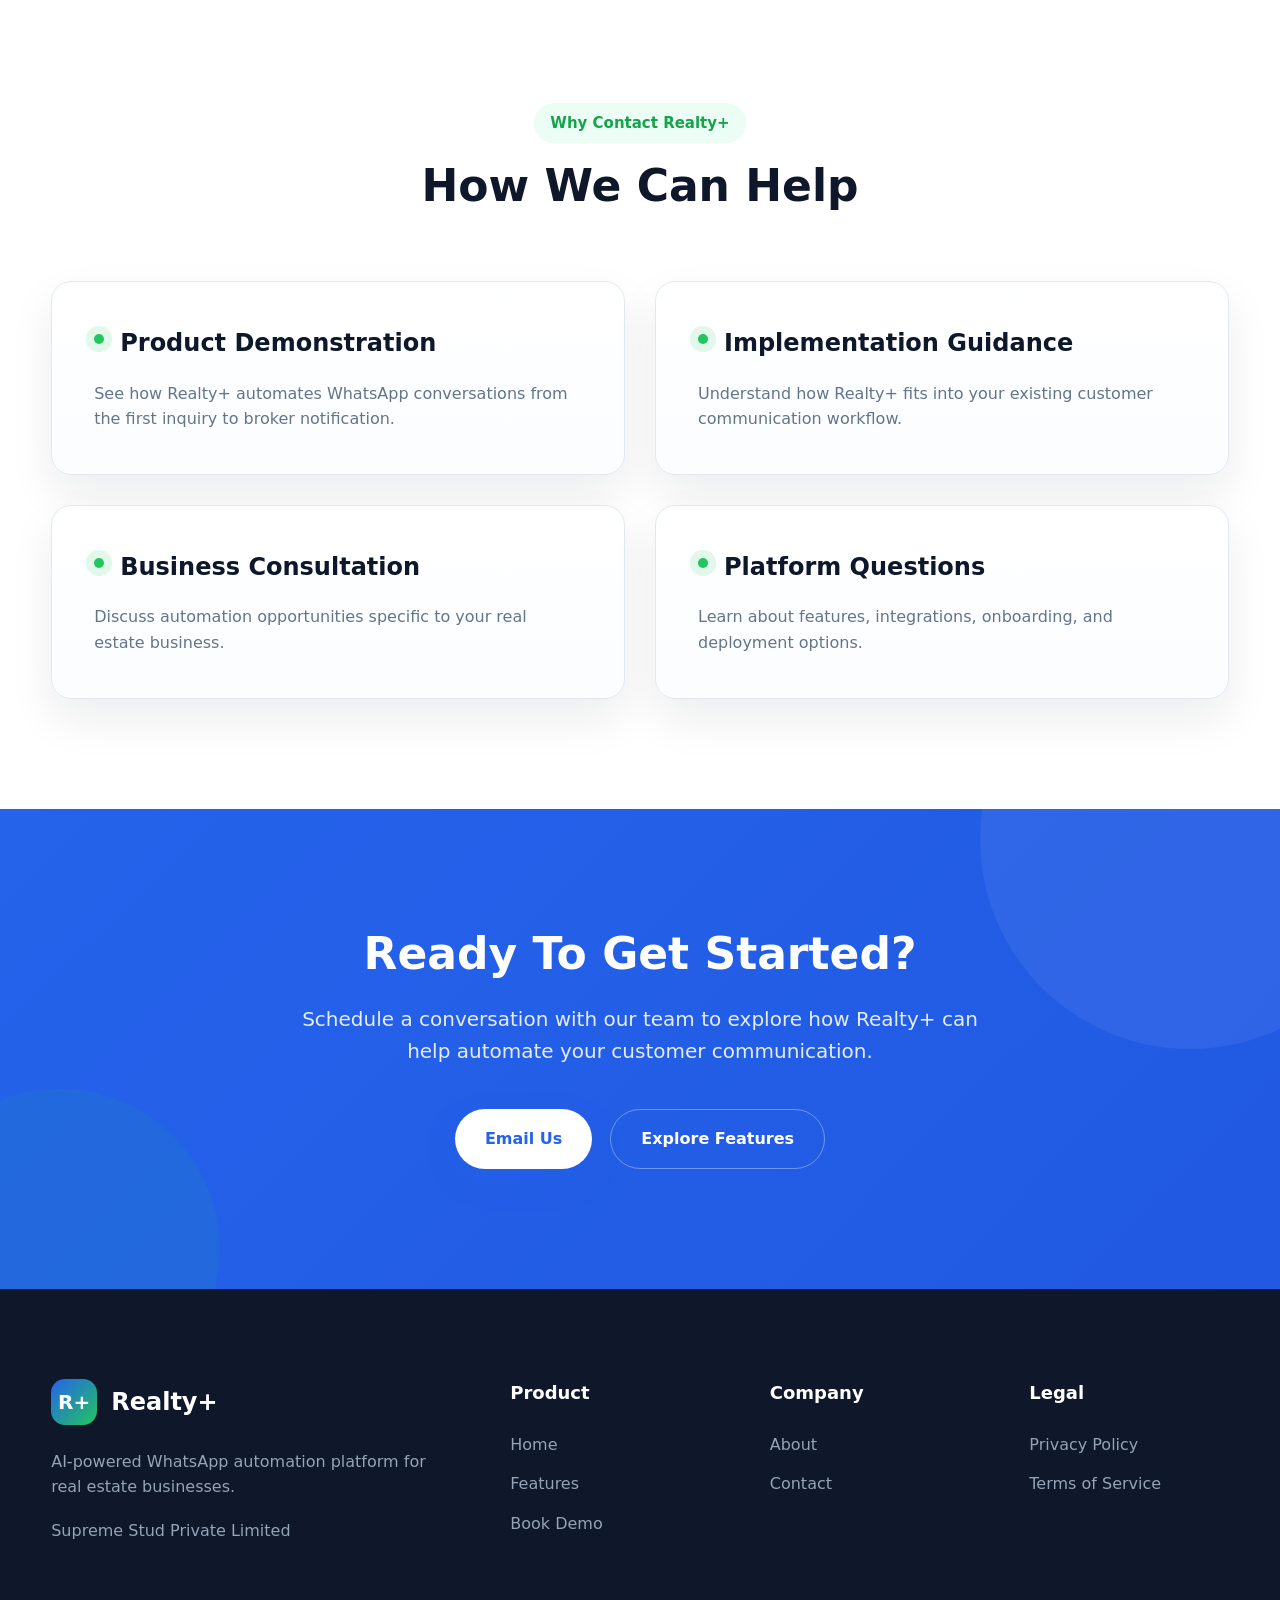
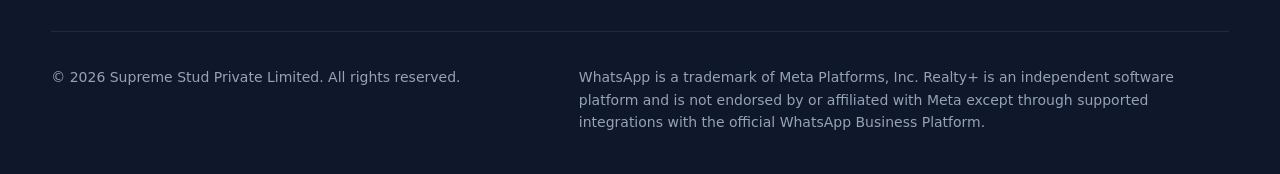
==== commit aac3f8f9: "Update contact email addresses in contact.html" ====
--- a/contact.html
+++ b/contact.html
@@ -149,7 +149,7 @@
 
 <p>
 
-contact@yourdomain.com
+anshu@supremestud.com
 
 </p>
 
@@ -165,7 +165,7 @@
 
 <p>
 
-support@yourdomain.com
+support@supremestud.com
 
 </p>
 
@@ -517,4 +517,4 @@
 
 </body>
 
-</html>+</html>
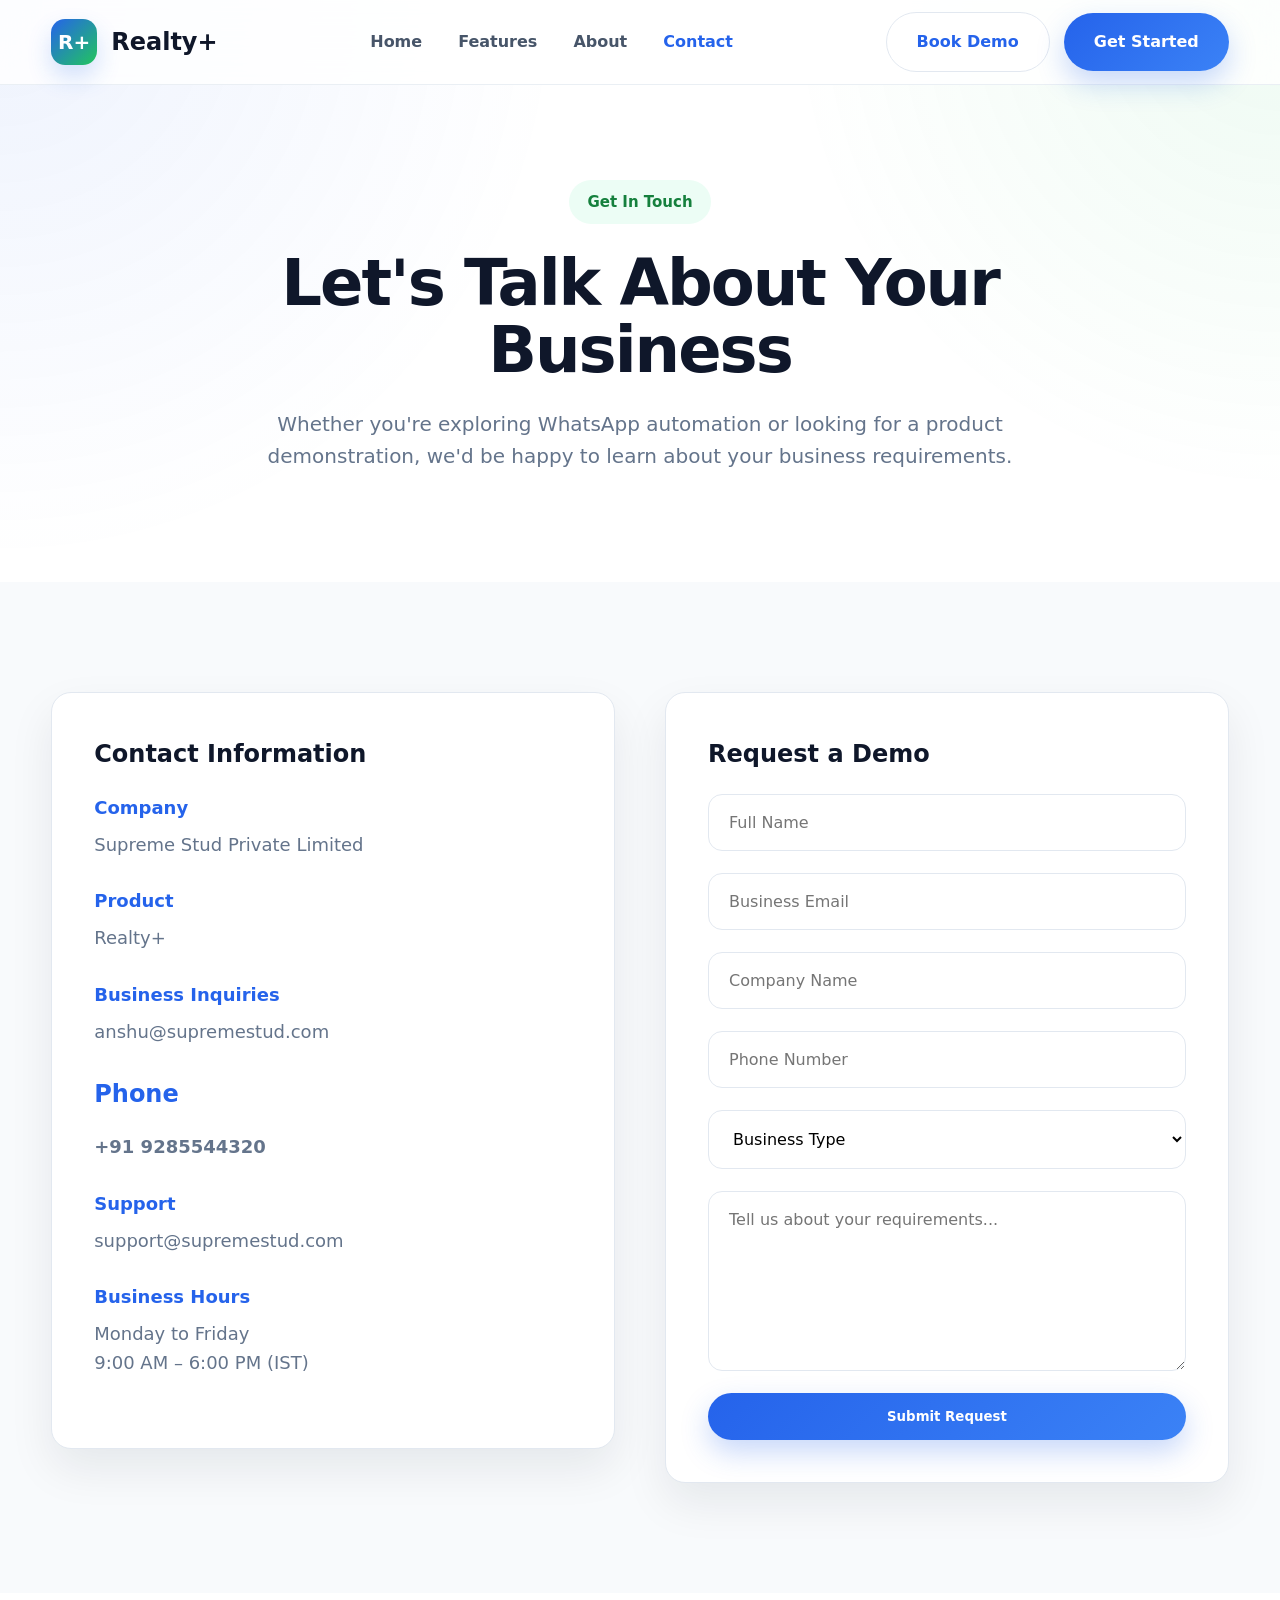
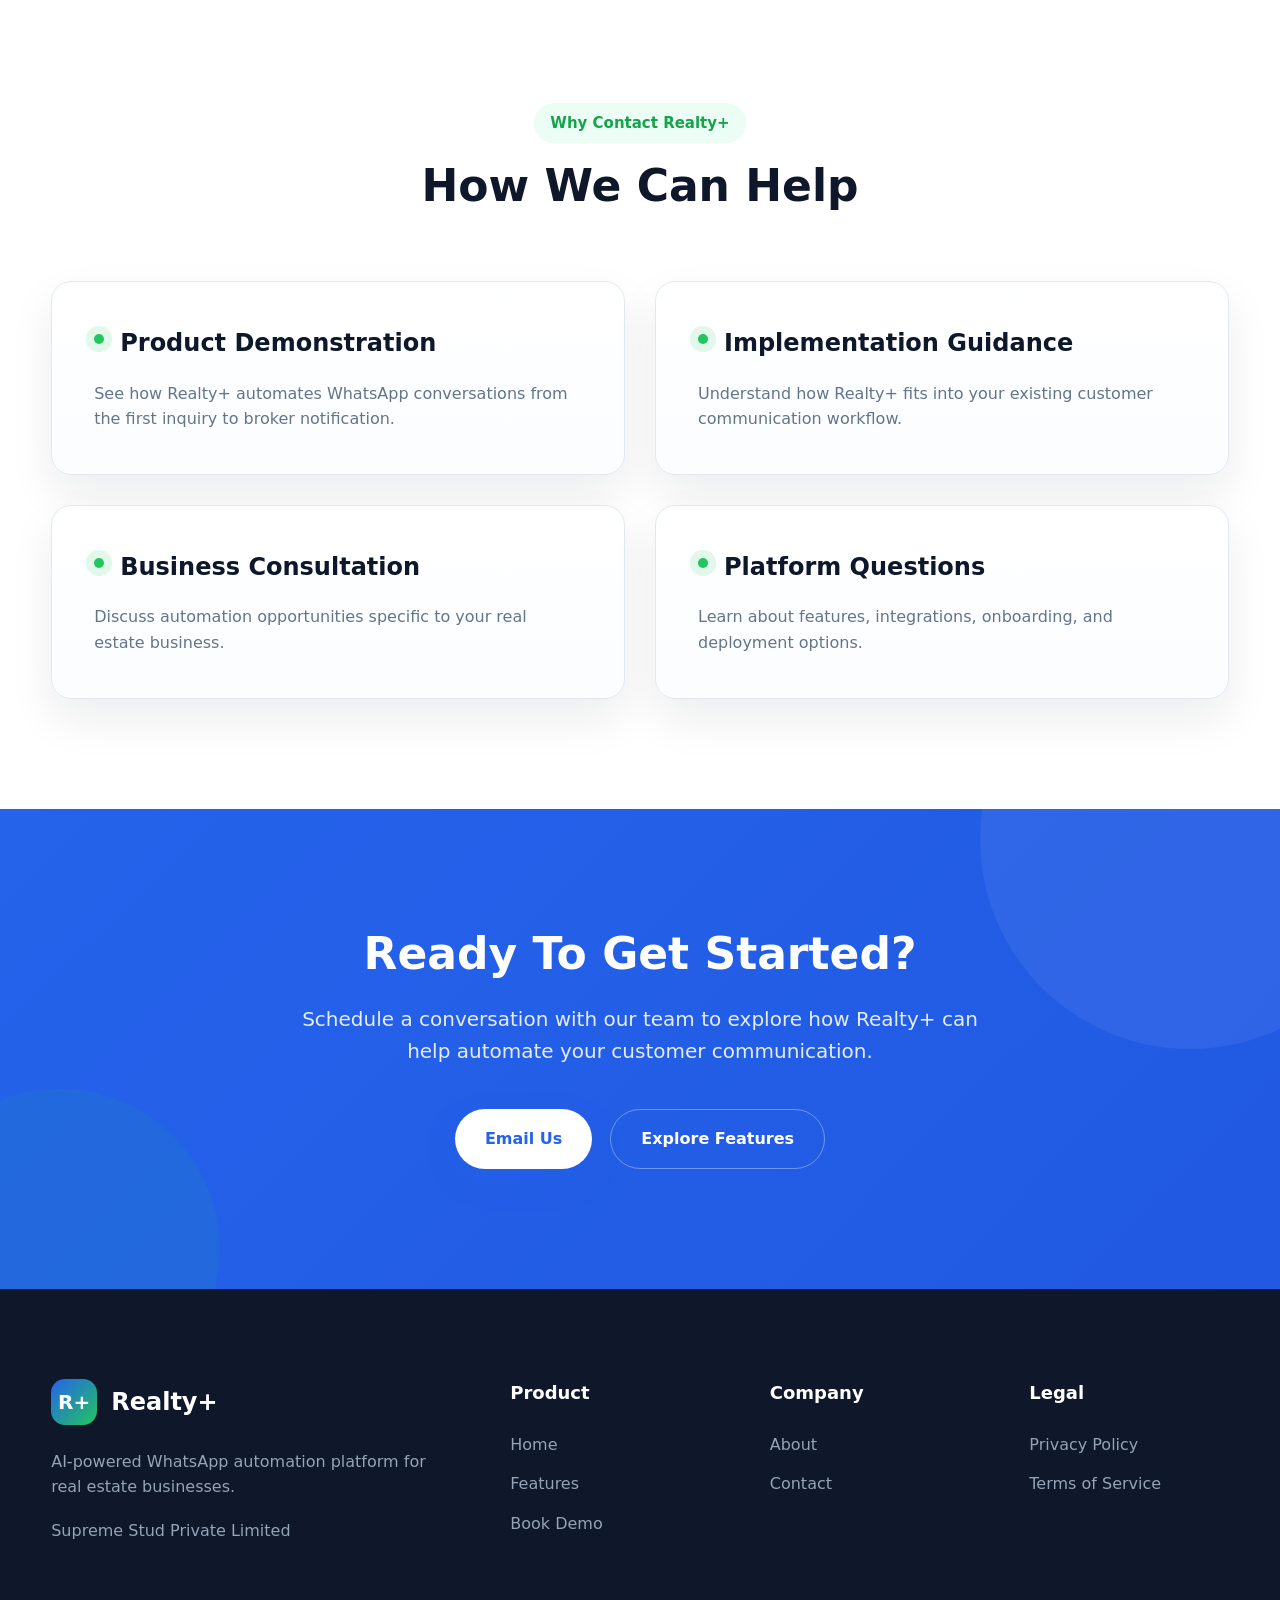
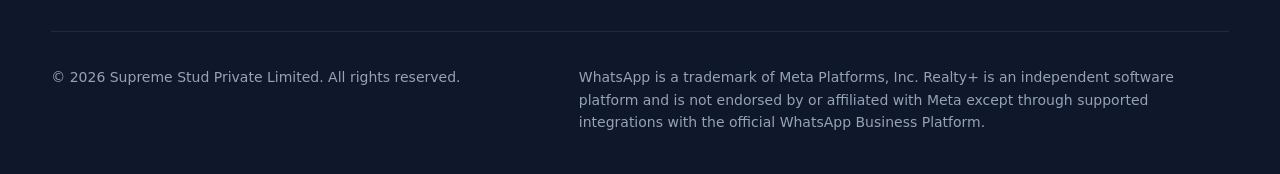
==== commit b1dce2cf: "Add phone contact information to contact.html" ====
--- a/contact.html
+++ b/contact.html
@@ -158,6 +158,15 @@
 <div class="contact-item">
 
 <h4>
+  
+  <div class="contact-item">
+    <h3>Phone</h3>
+    <p>
+        <a href="tel:+91XXXXXXXXXX">
+            +91 9285544320
+        </a>
+    </p>
+</div>
 
 Support
 
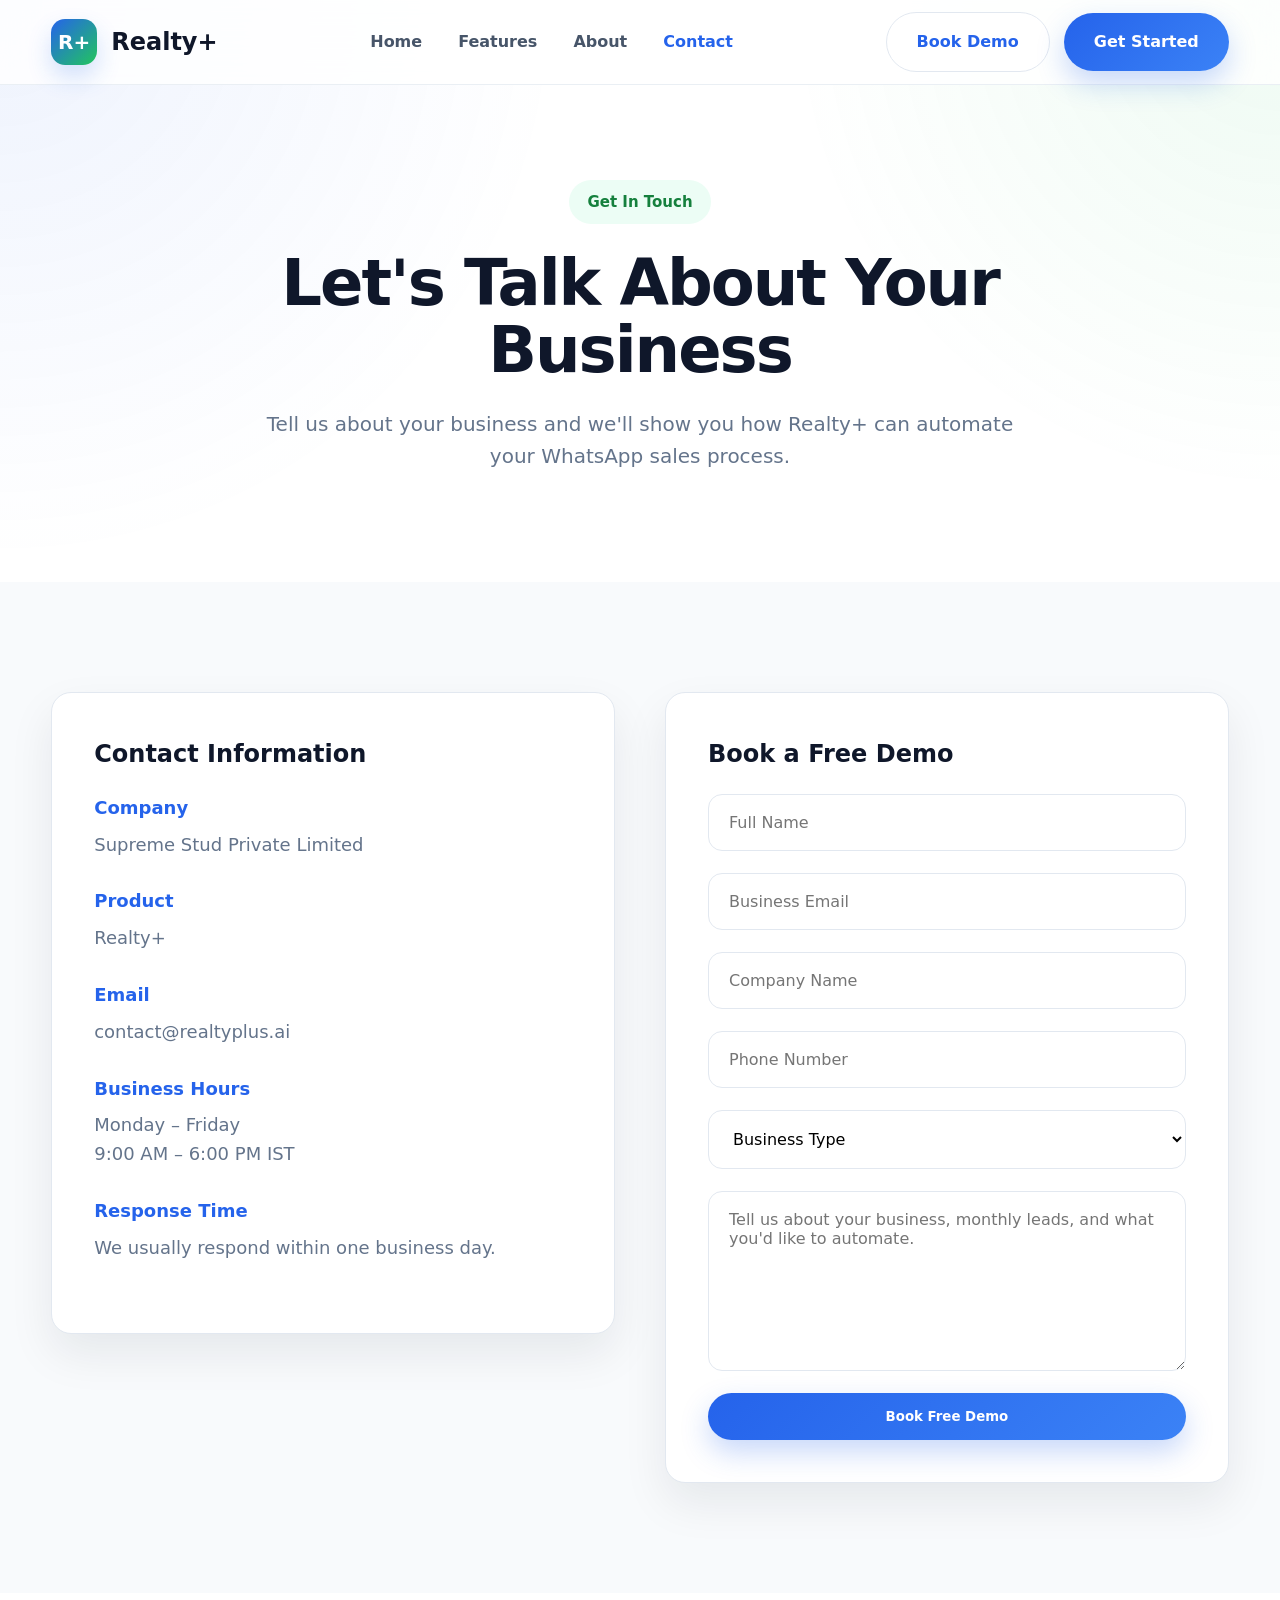
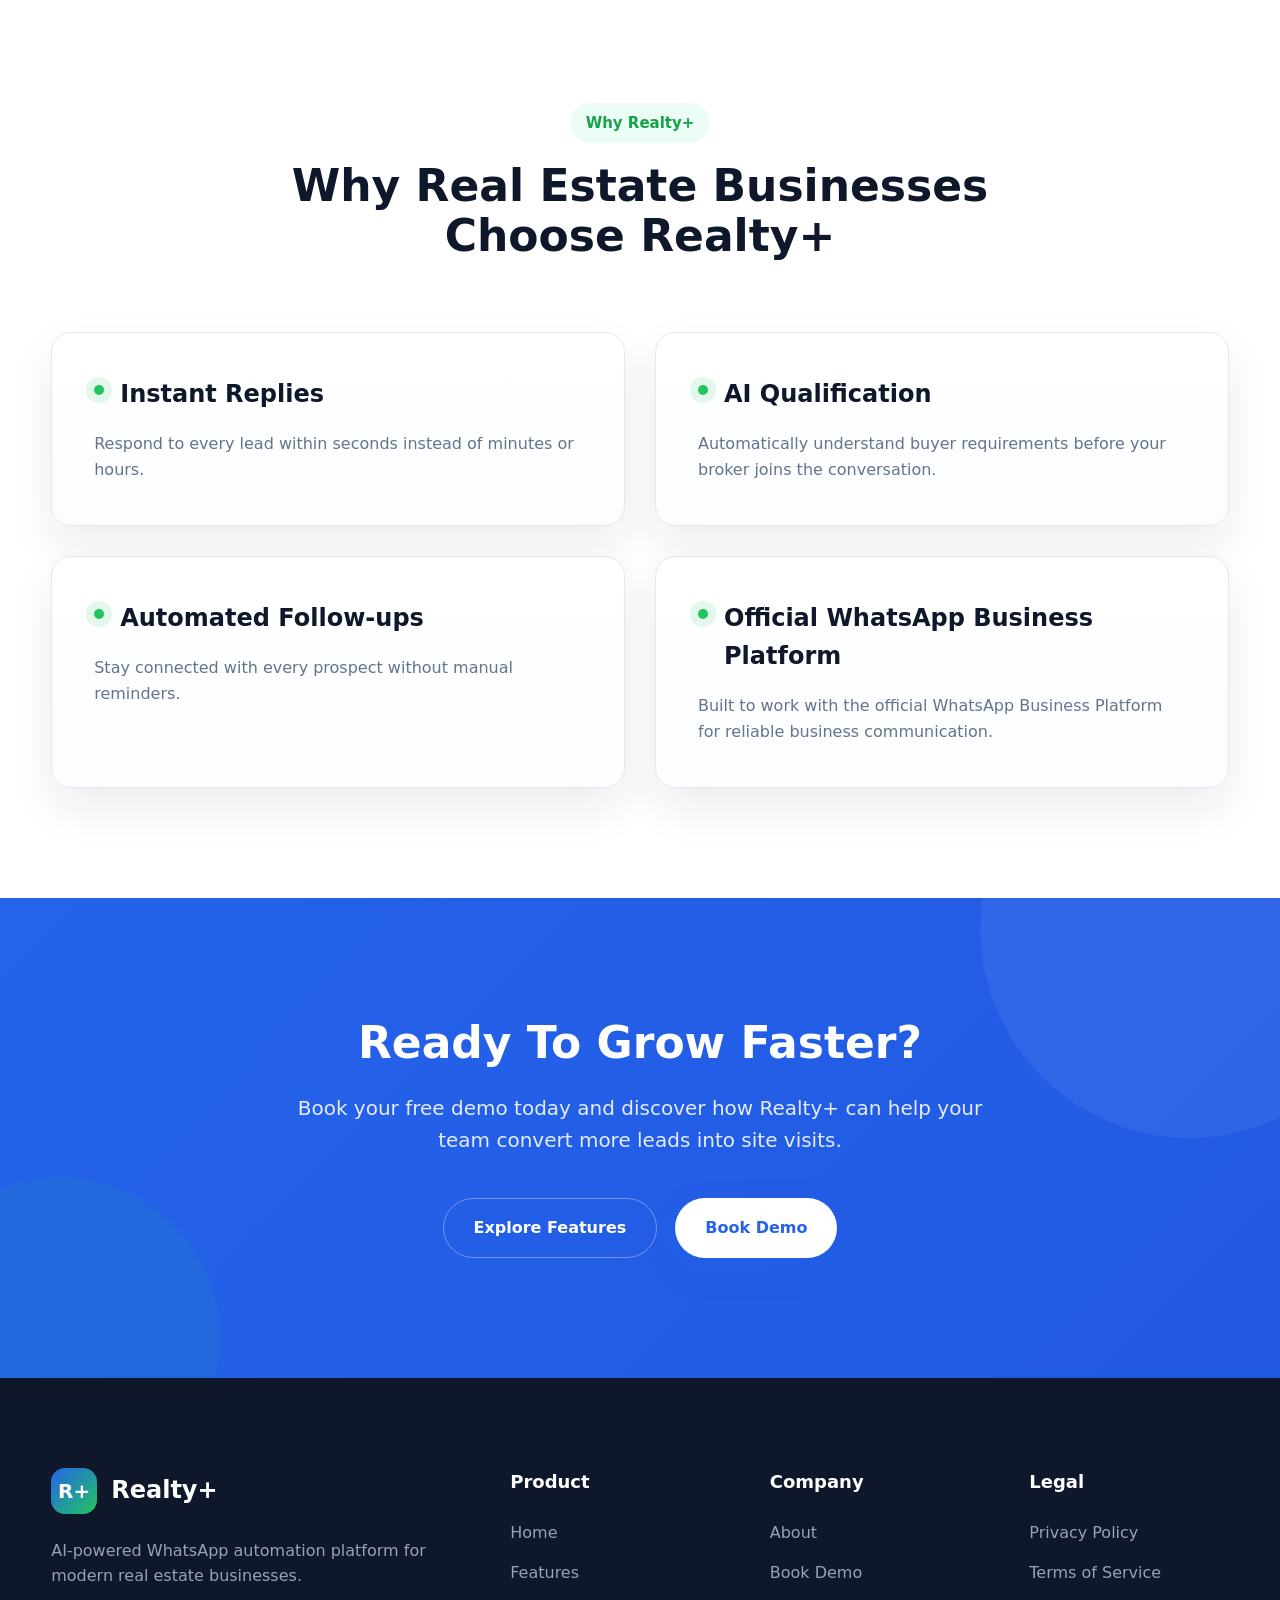
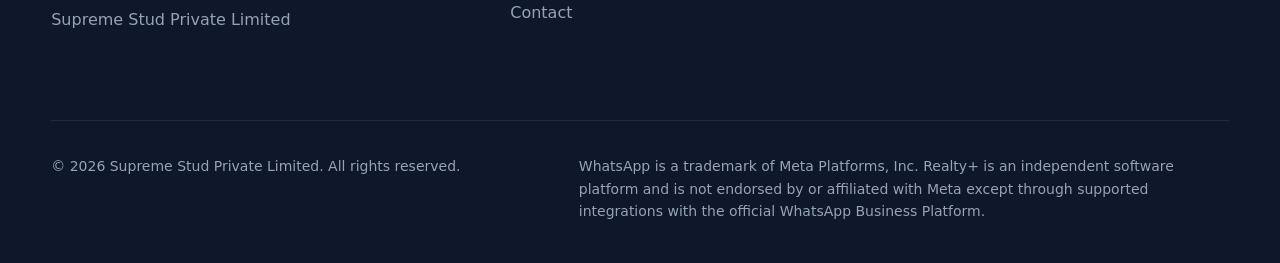
==== commit dd6e9f0b: "Add files via upload" ====
--- a/contact.html
+++ b/contact.html
@@ -87,7 +87,7 @@
 
 <p>
 
-Whether you're exploring WhatsApp automation or looking for a product demonstration, we'd be happy to learn about your business requirements.
+Tell us about your business and we'll show you how Realty+ can automate your WhatsApp sales process.
 
 </p>
 
@@ -109,345 +109,415 @@
 
 <div class="contact-item">
 
+<h4>Company</h4>
+
+<p>
+
+Supreme Stud Private Limited
+
+</p>
+
+</div>
+
+<div class="contact-item">
+
+<h4>Product</h4>
+
+<p>
+
+Realty+
+
+</p>
+
+</div>
+
+<div class="contact-item">
+
+<h4>Email</h4>
+
+<p>
+
+contact@realtyplus.ai
+
+</p>
+
+</div>
+
+<div class="contact-item">
+
+<h4>Business Hours</h4>
+
+<p>
+
+Monday – Friday
+
+<br>
+
+9:00 AM – 6:00 PM IST
+
+</p>
+
+</div>
+
+<div class="contact-item">
+
 <h4>
 
-Company
+Response Time
 
 </h4>
 
 <p>
 
-Supreme Stud Private Limited
-
-</p>
-
-</div>
-
-<div class="contact-item">
-
-<h4>
-
-Product
-
-</h4>
-
-<p>
+We usually respond within one business day.
+
+</p>
+
+</div>
+
+</div>
+
+<div class="contact-card">
+
+<h3>
+
+Book a Free Demo
+
+</h3>
+
+<form
+
+class="contact-form"
+
+action="https://api.web3forms.com/submit"
+
+method="POST">
+
+<input
+
+type="hidden"
+
+name="access_key"
+
+value="0cf2d8e3-78c8-4c26-8156-9fea0d37fa40">
+
+<input
+
+type="hidden"
+
+name="subject"
+
+value="New Realty+ Demo Request">
+
+<input
+
+type="hidden"
+
+name="from_name"
+
+value="Realty+ Website">
+
+<input
+
+type="hidden"
+
+name="redirect"
+
+value="https://realty-plus-ai.github.io/realty-plus/thankyou.html">
+
+<input
+
+type="checkbox"
+
+name="botcheck"
+
+class="hidden"
+
+style="display:none;">
+
+<input
+
+type="text"
+
+name="Name"
+
+placeholder="Full Name"
+
+required>
+
+<input
+
+type="email"
+
+name="Email"
+
+placeholder="Business Email"
+
+required>
+
+<input
+
+type="text"
+
+name="Company"
+
+placeholder="Company Name"
+
+required>
+
+<input
+
+type="tel"
+
+name="Phone"
+
+placeholder="Phone Number">
+
+<select
+
+name="Business Type"
+
+required>
+
+<option value="">
+
+Business Type
+
+</option>
+
+<option>
+
+Independent Broker
+
+</option>
+
+<option>
+
+Real Estate Agency
+
+</option>
+
+<option>
+
+Developer
+
+</option>
+
+<option>
+
+Channel Partner
+
+</option>
+
+<option>
+
+Real Estate Consultancy
+
+</option>
+
+<option>
+
+Other
+
+</option>
+
+</select>
+
+<textarea
+
+name="Requirements"
+
+placeholder="Tell us about your business, monthly leads, and what you'd like to automate."
+
+required></textarea>
+
+<button
+
+type="submit"
+
+class="btn btn-primary">
+
+Book Free Demo
+
+</button>
+
+</form>
+
+</div>
+
+</div>
+
+</section>
+
+<section>
+
+<div class="container">
+
+<div class="section-title">
+
+<span>
+
+Why Realty+
+
+</span>
+
+<h2>
+
+Why Real Estate Businesses Choose Realty+
+
+</h2>
+
+</div>
+
+<div class="benefit-grid">
+
+<div class="benefit-card">
+
+<h3>
+
+Instant Replies
+
+</h3>
+
+<p>
+
+Respond to every lead within seconds instead of minutes or hours.
+
+</p>
+
+</div>
+
+<div class="benefit-card">
+
+<h3>
+
+AI Qualification
+
+</h3>
+
+<p>
+
+Automatically understand buyer requirements before your broker joins the conversation.
+
+</p>
+
+</div>
+
+<div class="benefit-card">
+
+<h3>
+
+Automated Follow-ups
+
+</h3>
+
+<p>
+
+Stay connected with every prospect without manual reminders.
+
+</p>
+
+</div>
+
+<div class="benefit-card">
+
+<h3>
+
+Official WhatsApp Business Platform
+
+</h3>
+
+<p>
+
+Built to work with the official WhatsApp Business Platform for reliable business communication.
+
+</p>
+
+</div>
+
+</div>
+
+</div>
+
+</section>
+
+<section class="cta">
+
+<div class="container">
+
+<div class="cta-box">
+
+<h2>
+
+Ready To Grow Faster?
+
+</h2>
+
+<p>
+
+Book your free demo today and discover how Realty+ can help your team convert more leads into site visits.
+
+</p>
+
+<div class="cta-buttons">
+
+<a
+
+href="features.html"
+
+class="btn btn-secondary">
+
+Explore Features
+
+</a>
+
+<a
+
+href="#"
+
+class="btn btn-primary"
+
+onclick="window.scrollTo({top:0,behavior:'smooth'})">
+
+Book Demo
+
+</a>
+
+</div>
+
+</div>
+
+</div>
+
+</section>
+
+<footer class="footer">
+
+<div class="container">
+
+<div class="footer-grid">
+
+<div>
+
+<div class="footer-logo">
+
+<div class="logo-box">
+
+R+
+
+</div>
+
+<span>
 
 Realty+
 
-</p>
-
-</div>
-
-<div class="contact-item">
-
-<h4>
-
-Business Inquiries
-
-</h4>
-
-<p>
-
-anshu@supremestud.com
-
-</p>
-
-</div>
-
-<div class="contact-item">
-
-<h4>
-  
-  <div class="contact-item">
-    <h3>Phone</h3>
-    <p>
-        <a href="tel:+91XXXXXXXXXX">
-            +91 9285544320
-        </a>
-    </p>
-</div>
-
-Support
-
-</h4>
-
-<p>
-
-support@supremestud.com
-
-</p>
-
-</div>
-
-<div class="contact-item">
-
-<h4>
-
-Business Hours
-
-</h4>
-
-<p>
-
-Monday to Friday<br>
-
-9:00 AM – 6:00 PM (IST)
-
-</p>
-
-</div>
-
-</div>
-
-<div class="contact-card">
-
-<h3>
-
-Request a Demo
-
-</h3>
-
-<form class="contact-form">
-
-<input
-type="text"
-placeholder="Full Name"
-required>
-
-<input
-type="email"
-placeholder="Business Email"
-required>
-
-<input
-type="text"
-placeholder="Company Name"
-required>
-
-<input
-type="tel"
-placeholder="Phone Number">
-
-<select required>
-
-<option value="">
-
-Business Type
-
-</option>
-
-<option>
-
-Independent Broker
-
-</option>
-
-<option>
-
-Real Estate Agency
-
-</option>
-
-<option>
-
-Developer
-
-</option>
-
-<option>
-
-Channel Partner
-
-</option>
-
-<option>
-
-Other
-
-</option>
-
-</select>
-
-<textarea
-placeholder="Tell us about your requirements..."
-required></textarea>
-
-<button
-type="submit"
-class="btn btn-primary">
-
-Submit Request
-
-</button>
-
-</form>
-
-</div>
-
-</div>
-
-</section>
-
-<section>
-
-<div class="container">
-
-<div class="section-title">
-
-<span>
-
-Why Contact Realty+
-
 </span>
 
-<h2>
-
-How We Can Help
-
-</h2>
-
-</div>
-
-<div class="benefit-grid">
-
-<div class="benefit-card">
-
-<h3>
-
-Product Demonstration
-
-</h3>
-
-<p>
-
-See how Realty+ automates WhatsApp conversations from the first inquiry to broker notification.
-
-</p>
-
-</div>
-
-<div class="benefit-card">
-
-<h3>
-
-Implementation Guidance
-
-</h3>
-
-<p>
-
-Understand how Realty+ fits into your existing customer communication workflow.
-
-</p>
-
-</div>
-
-<div class="benefit-card">
-
-<h3>
-
-Business Consultation
-
-</h3>
-
-<p>
-
-Discuss automation opportunities specific to your real estate business.
-
-</p>
-
-</div>
-
-<div class="benefit-card">
-
-<h3>
-
-Platform Questions
-
-</h3>
-
-<p>
-
-Learn about features, integrations, onboarding, and deployment options.
-
-</p>
-
-</div>
-
-</div>
-
-</div>
-
-</section>
-
-<section class="cta">
-
-<div class="container">
-
-<div class="cta-box">
-
-<h2>
-
-Ready To Get Started?
-
-</h2>
-
-<p>
-
-Schedule a conversation with our team to explore how Realty+ can help automate your customer communication.
-
-</p>
-
-<div class="cta-buttons">
-
-<a href="mailto:contact@yourdomain.com" class="btn btn-primary">
-
-Email Us
-
-</a>
-
-<a href="features.html" class="btn btn-secondary">
-
-Explore Features
-
-</a>
-
-</div>
-
-</div>
-
-</div>
-
-</section>
-
-<footer class="footer">
-
-<div class="container">
-
-<div class="footer-grid">
-
-<div>
-
-<div class="footer-logo">
-
-<div class="logo-box">
-
-R+
-
-</div>
-
-<span>
-
-Realty+
-
-</span>
-
-</div>
-
-<p>
-
-AI-powered WhatsApp automation platform for real estate businesses.
+</div>
+
+<p>
+
+AI-powered WhatsApp automation platform for modern real estate businesses.
 
 </p>
 
@@ -469,20 +539,20 @@
 
 <a href="index.html">Home</a>
 <a href="features.html">Features</a>
+<a href="contact.html">Contact</a>
+
+</div>
+
+<div>
+
+<h4>
+
+Company
+
+</h4>
+
+<a href="about.html">About</a>
 <a href="contact.html">Book Demo</a>
-
-</div>
-
-<div>
-
-<h4>
-
-Company
-
-</h4>
-
-<a href="about.html">About</a>
-<a href="contact.html">Contact</a>
 
 </div>
 
@@ -526,4 +596,4 @@
 
 </body>
 
-</html>
+</html>
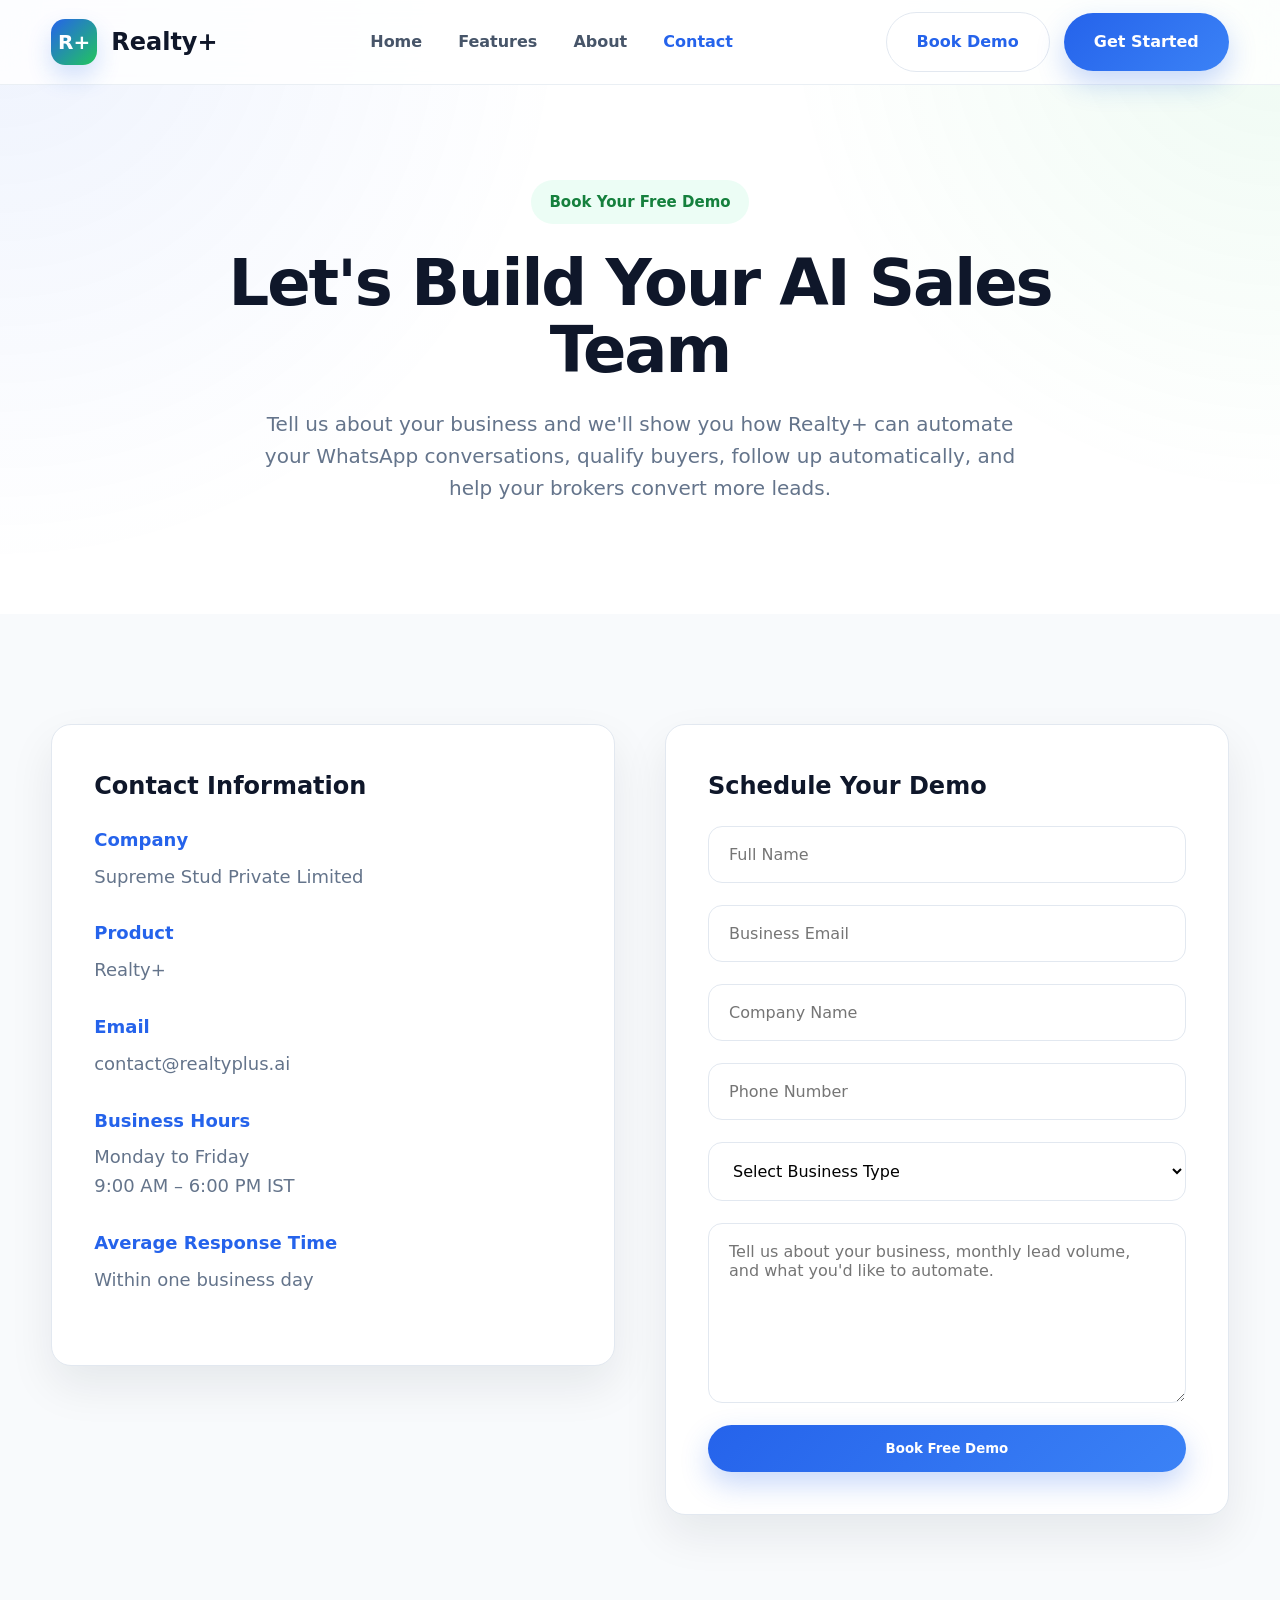
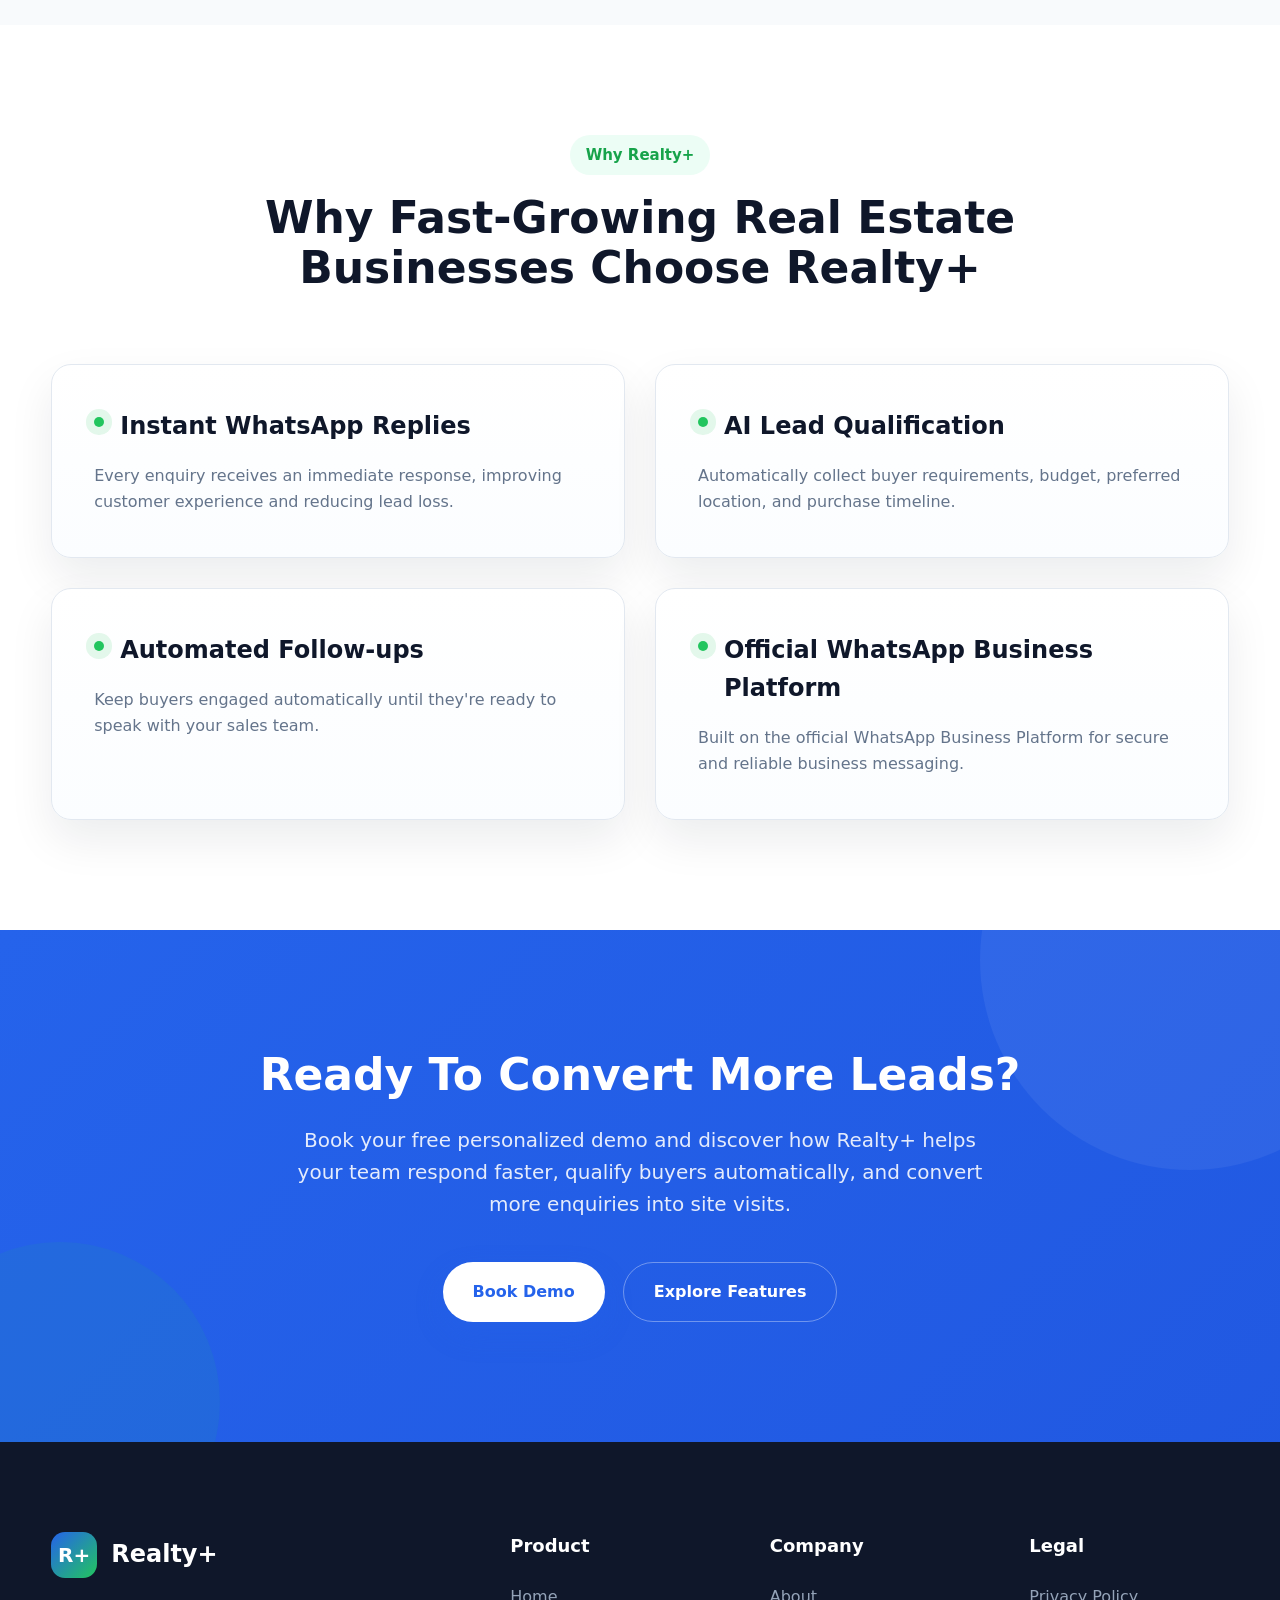
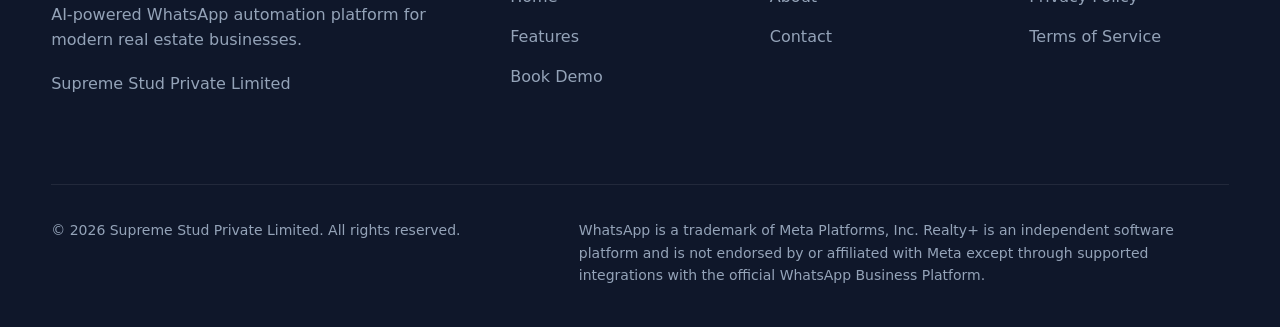
==== commit 0c6cc78f: "Revise contact page text for clarity and engagement Updated various text elements for clarity and im" ====
--- a/contact.html
+++ b/contact.html
@@ -4,11 +4,14 @@
 <head>
 
 <meta charset="UTF-8">
+
 <meta name="viewport" content="width=device-width, initial-scale=1.0">
 
+<meta name="description" content="Book a free demo of Realty+, the AI-powered WhatsApp automation platform for real estate businesses.">
+
+<meta name="robots" content="index,follow">
+
 <title>Contact | Realty+</title>
-
-<meta name="description" content="Contact Realty+ to schedule a product demonstration or learn how AI-powered WhatsApp automation can help your real estate business.">
 
 <link rel="icon" href="assets/favicon.svg">
 
@@ -28,9 +31,17 @@
 
 <a href="index.html" class="logo">
 
-<div class="logo-box">R+</div>
-
-<span>Realty+</span>
+<div class="logo-box">
+
+R+
+
+</div>
+
+<span>
+
+Realty+
+
+</span>
 
 </a>
 
@@ -46,11 +57,15 @@
 <div class="nav-actions">
 
 <a href="contact.html" class="btn btn-secondary">
+
 Book Demo
+
 </a>
 
 <a href="contact.html" class="btn btn-primary">
+
 Get Started
+
 </a>
 
 </div>
@@ -75,19 +90,19 @@
 
 <div class="badge">
 
-Get In Touch
+Book Your Free Demo
 
 </div>
 
 <h1>
 
-Let's Talk About Your Business
+Let's Build Your AI Sales Team
 
 </h1>
 
 <p>
 
-Tell us about your business and we'll show you how Realty+ can automate your WhatsApp sales process.
+Tell us about your business and we'll show you how Realty+ can automate your WhatsApp conversations, qualify buyers, follow up automatically, and help your brokers convert more leads.
 
 </p>
 
@@ -109,7 +124,11 @@
 
 <div class="contact-item">
 
-<h4>Company</h4>
+<h4>
+
+Company
+
+</h4>
 
 <p>
 
@@ -121,7 +140,11 @@
 
 <div class="contact-item">
 
-<h4>Product</h4>
+<h4>
+
+Product
+
+</h4>
 
 <p>
 
@@ -133,7 +156,11 @@
 
 <div class="contact-item">
 
-<h4>Email</h4>
+<h4>
+
+Email
+
+</h4>
 
 <p>
 
@@ -145,11 +172,15 @@
 
 <div class="contact-item">
 
-<h4>Business Hours</h4>
-
-<p>
-
-Monday – Friday
+<h4>
+
+Business Hours
+
+</h4>
+
+<p>
+
+Monday to Friday
 
 <br>
 
@@ -163,13 +194,13 @@
 
 <h4>
 
-Response Time
-
-</h4>
-
-<p>
-
-We usually respond within one business day.
+Average Response Time
+
+</h4>
+
+<p>
+
+Within one business day
 
 </p>
 
@@ -181,7 +212,7 @@
 
 <h3>
 
-Book a Free Demo
+Schedule Your Demo
 
 </h3>
 
@@ -194,72 +225,59 @@
 method="POST">
 
 <input
-
 type="hidden"
-
 name="access_key"
-
 value="0cf2d8e3-78c8-4c26-8156-9fea0d37fa40">
 
 <input
-
 type="hidden"
-
 name="subject"
-
-value="New Realty+ Demo Request">
-
-<input
-
+value="New Demo Request | Realty+">
+
+<input
 type="hidden"
-
 name="from_name"
-
 value="Realty+ Website">
 
 <input
-
 type="hidden"
-
 name="redirect"
-
 value="https://realty-plus-ai.github.io/realty-plus/thankyou.html">
 
 <input
-
 type="checkbox"
-
 name="botcheck"
-
-class="hidden"
-
 style="display:none;">
 
 <input
 
 type="text"
 
-name="Name"
+name="name"
 
 placeholder="Full Name"
 
+autocomplete="name"
+
 required>
 
 <input
 
 type="email"
 
-name="Email"
+name="email"
 
 placeholder="Business Email"
 
+autocomplete="email"
+
 required>
 
 <input
 
 type="text"
 
-name="Company"
+name="company"
 
 placeholder="Company Name"
 
@@ -269,19 +287,21 @@
 
 type="tel"
 
-name="Phone"
-
-placeholder="Phone Number">
+name="phone"
+
+placeholder="Phone Number"
+
+autocomplete="tel">
 
 <select
 
-name="Business Type"
+name="business_type"
 
 required>
 
 <option value="">
 
-Business Type
+Select Business Type
 
 </option>
 
@@ -311,7 +331,7 @@
 
 <option>
 
-Real Estate Consultancy
+Property Consultant
 
 </option>
 
@@ -325,9 +345,11 @@
 
 <textarea
 
-name="Requirements"
-
-placeholder="Tell us about your business, monthly leads, and what you'd like to automate."
+name="requirements"
+
+rows="6"
+
+placeholder="Tell us about your business, monthly lead volume, and what you'd like to automate."
 
 required></textarea>
 
@@ -363,7 +385,7 @@
 
 <h2>
 
-Why Real Estate Businesses Choose Realty+
+Why Fast-Growing Real Estate Businesses Choose Realty+
 
 </h2>
 
@@ -375,13 +397,13 @@
 
 <h3>
 
-Instant Replies
+Instant WhatsApp Replies
 
 </h3>
 
 <p>
 
-Respond to every lead within seconds instead of minutes or hours.
+Every enquiry receives an immediate response, improving customer experience and reducing lead loss.
 
 </p>
 
@@ -391,18 +413,17 @@
 
 <h3>
 
-AI Qualification
+AI Lead Qualification
 
 </h3>
 
 <p>
 
-Automatically understand buyer requirements before your broker joins the conversation.
-
-</p>
-
-</div>
-
+Automatically collect buyer requirements, budget, preferred location, and purchase timeline.
+
+</p>
+
+</div>
 <div class="benefit-card">
 
 <h3>
@@ -413,7 +434,7 @@
 
 <p>
 
-Stay connected with every prospect without manual reminders.
+Keep buyers engaged automatically until they're ready to speak with your sales team.
 
 </p>
 
@@ -429,7 +450,7 @@
 
 <p>
 
-Built to work with the official WhatsApp Business Platform for reliable business communication.
+Built on the official WhatsApp Business Platform for secure and reliable business messaging.
 
 </p>
 
@@ -449,35 +470,102 @@
 
 <h2>
 
-Ready To Grow Faster?
+Ready To Convert More Leads?
 
 </h2>
 
 <p>
 
-Book your free demo today and discover how Realty+ can help your team convert more leads into site visits.
+Book your free personalized demo and discover how Realty+ helps your team respond faster, qualify buyers automatically, and convert more enquiries into site visits.
 
 </p>
 
 <div class="cta-buttons">
 
 <a
-
+href="#"
+class="btn btn-primary"
+onclick="window.scrollTo({top:0,behavior:'smooth'}); return false;">
+
+Book Demo
+
+</a>
+
+<a
 href="features.html"
-
 class="btn btn-secondary">
 
 Explore Features
 
 </a>
 
-<a
-
-href="#"
-
-class="btn btn-primary"
-
-onclick="window.scrollTo({top:0,behavior:'smooth'})">
+</div>
+
+</div>
+
+</div>
+
+</section>
+
+<footer class="footer">
+
+<div class="container">
+
+<div class="footer-grid">
+
+<div>
+
+<div class="footer-logo">
+
+<div class="logo-box">
+
+R+
+
+</div>
+
+<span>
+
+Realty+
+
+</span>
+
+</div>
+
+<p>
+
+AI-powered WhatsApp automation platform for modern real estate businesses.
+
+</p>
+
+<p>
+
+Supreme Stud Private Limited
+
+</p>
+
+</div>
+
+<div>
+
+<h4>
+
+Product
+
+</h4>
+
+<a href="index.html">
+
+Home
+
+</a>
+
+<a href="features.html">
+
+Features
+
+</a>
+
+<a href="contact.html">
 
 Book Demo
 
@@ -485,47 +573,25 @@
 
 </div>
 
-</div>
-
-</div>
-
-</section>
-
-<footer class="footer">
-
-<div class="container">
-
-<div class="footer-grid">
-
 <div>
 
-<div class="footer-logo">
-
-<div class="logo-box">
-
-R+
-
-</div>
-
-<span>
-
-Realty+
-
-</span>
-
-</div>
-
-<p>
-
-AI-powered WhatsApp automation platform for modern real estate businesses.
-
-</p>
-
-<p>
-
-Supreme Stud Private Limited
-
-</p>
+<h4>
+
+Company
+
+</h4>
+
+<a href="about.html">
+
+About
+
+</a>
+
+<a href="contact.html">
+
+Contact
+
+</a>
 
 </div>
 
@@ -533,39 +599,21 @@
 
 <h4>
 
-Product
-
-</h4>
-
-<a href="index.html">Home</a>
-<a href="features.html">Features</a>
-<a href="contact.html">Contact</a>
-
-</div>
-
-<div>
-
-<h4>
-
-Company
-
-</h4>
-
-<a href="about.html">About</a>
-<a href="contact.html">Book Demo</a>
-
-</div>
-
-<div>
-
-<h4>
-
 Legal
 
 </h4>
 
-<a href="privacy.html">Privacy Policy</a>
-<a href="terms.html">Terms of Service</a>
+<a href="privacy.html">
+
+Privacy Policy
+
+</a>
+
+<a href="terms.html">
+
+Terms of Service
+
+</a>
 
 </div>
 
@@ -592,8 +640,9 @@
 </footer>
 
 <script src="js/main.js"></script>
+
 <script src="js/animations.js"></script>
 
 </body>
 
-</html>+</html>
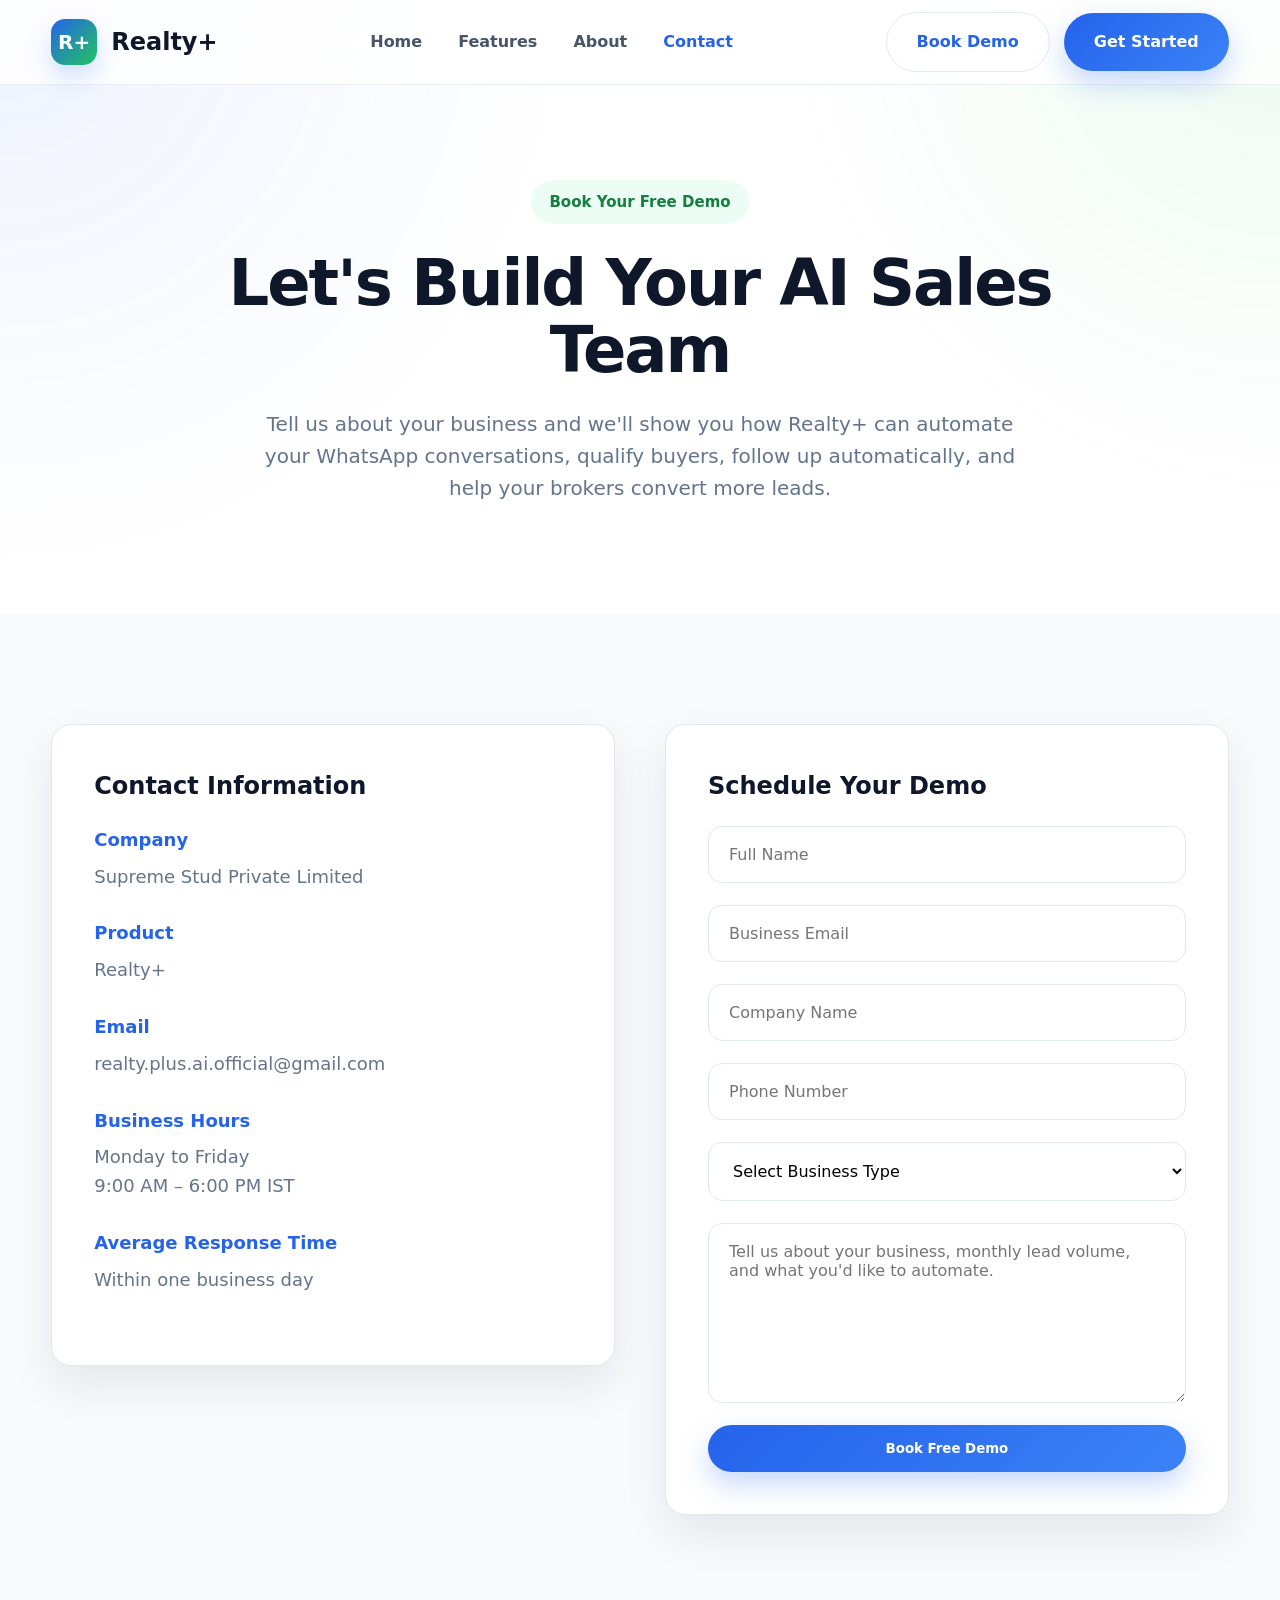
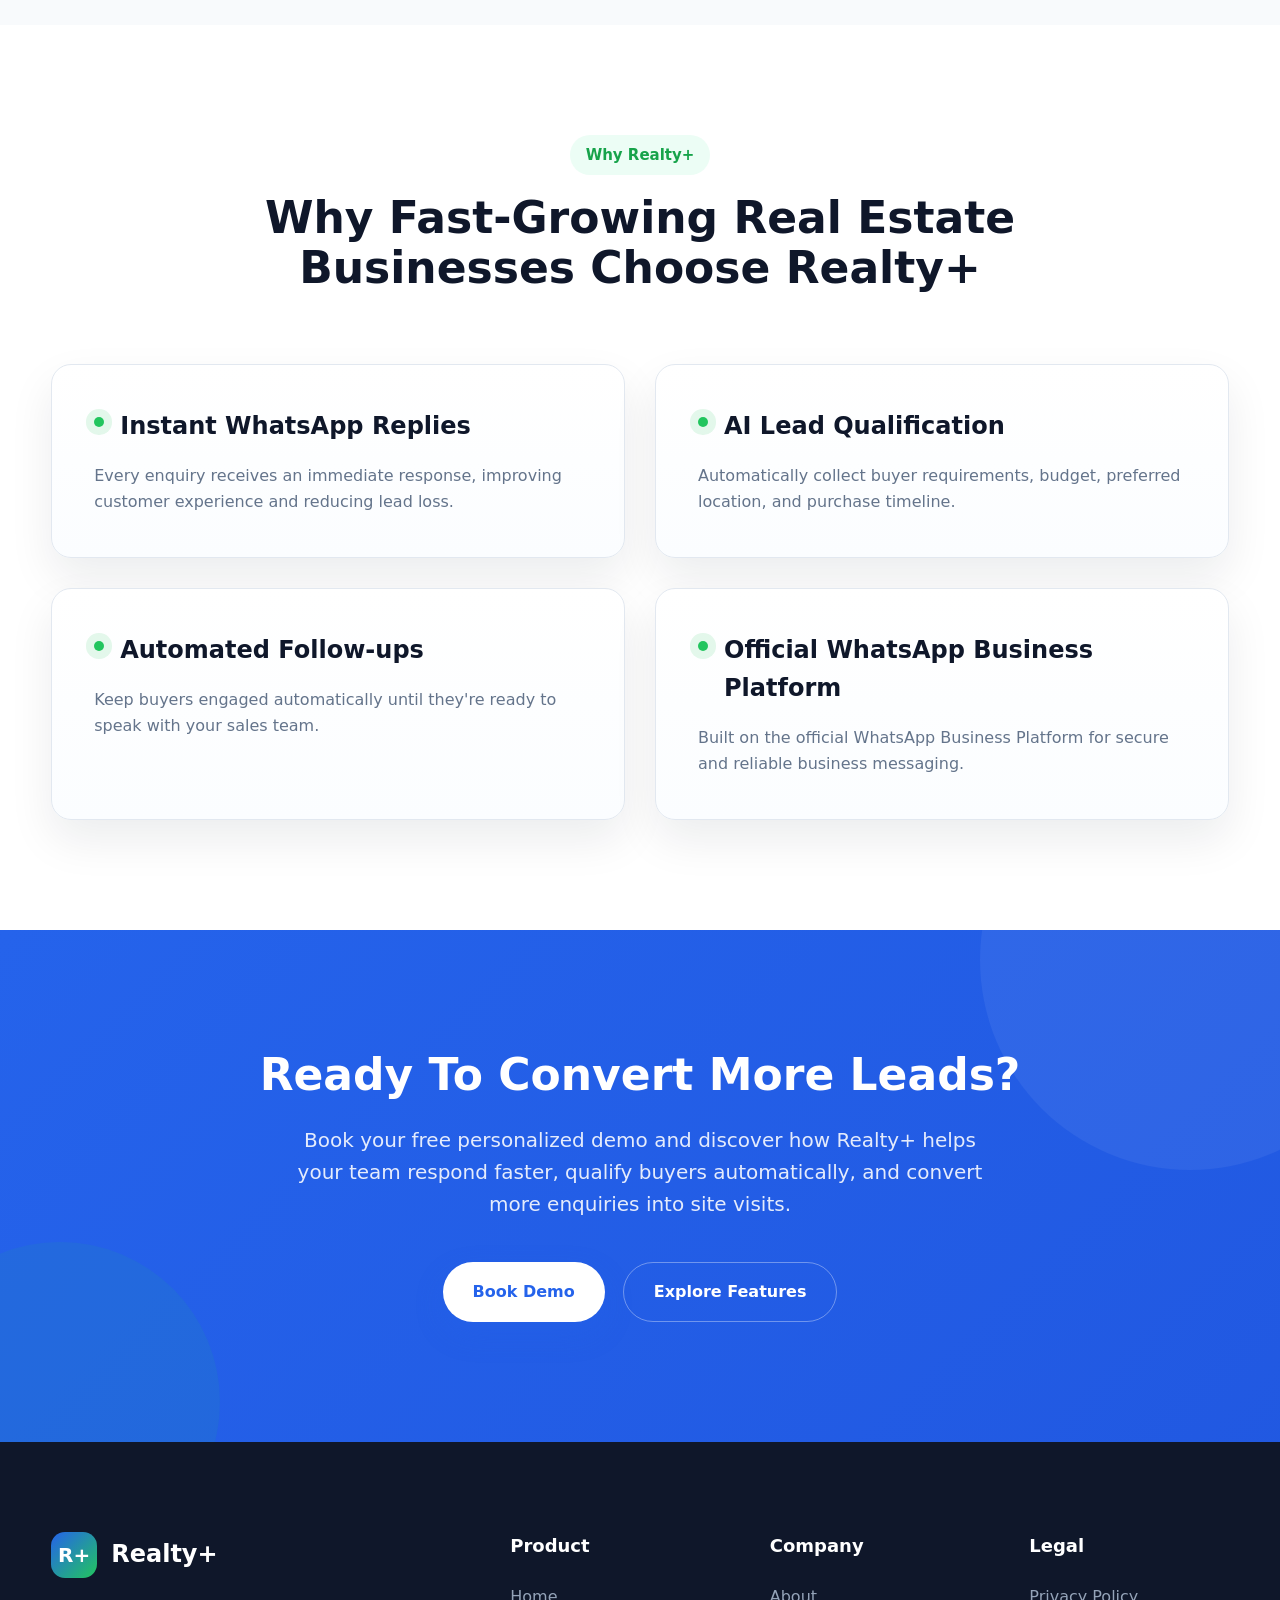
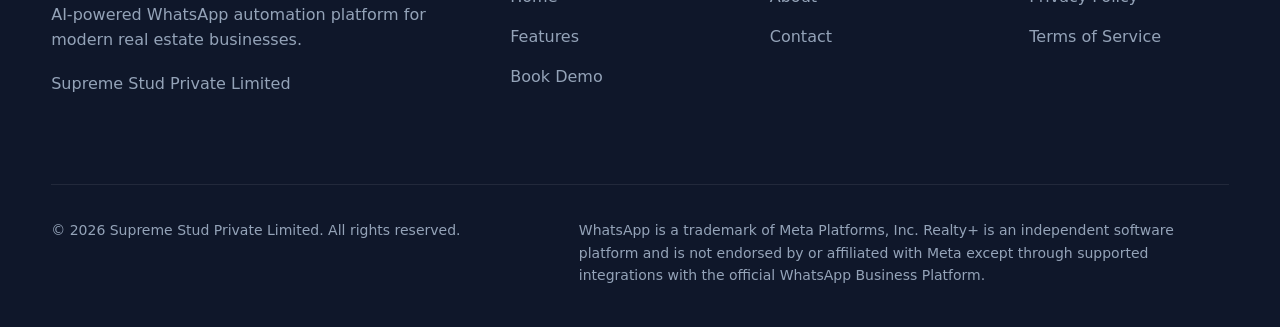
==== commit 81ab6c1a: "Update contact email address in contact.html" ====
--- a/contact.html
+++ b/contact.html
@@ -164,7 +164,7 @@
 
 <p>
 
-contact@realtyplus.ai
+realty.plus.ai.official@gmail.com
 
 </p>
 
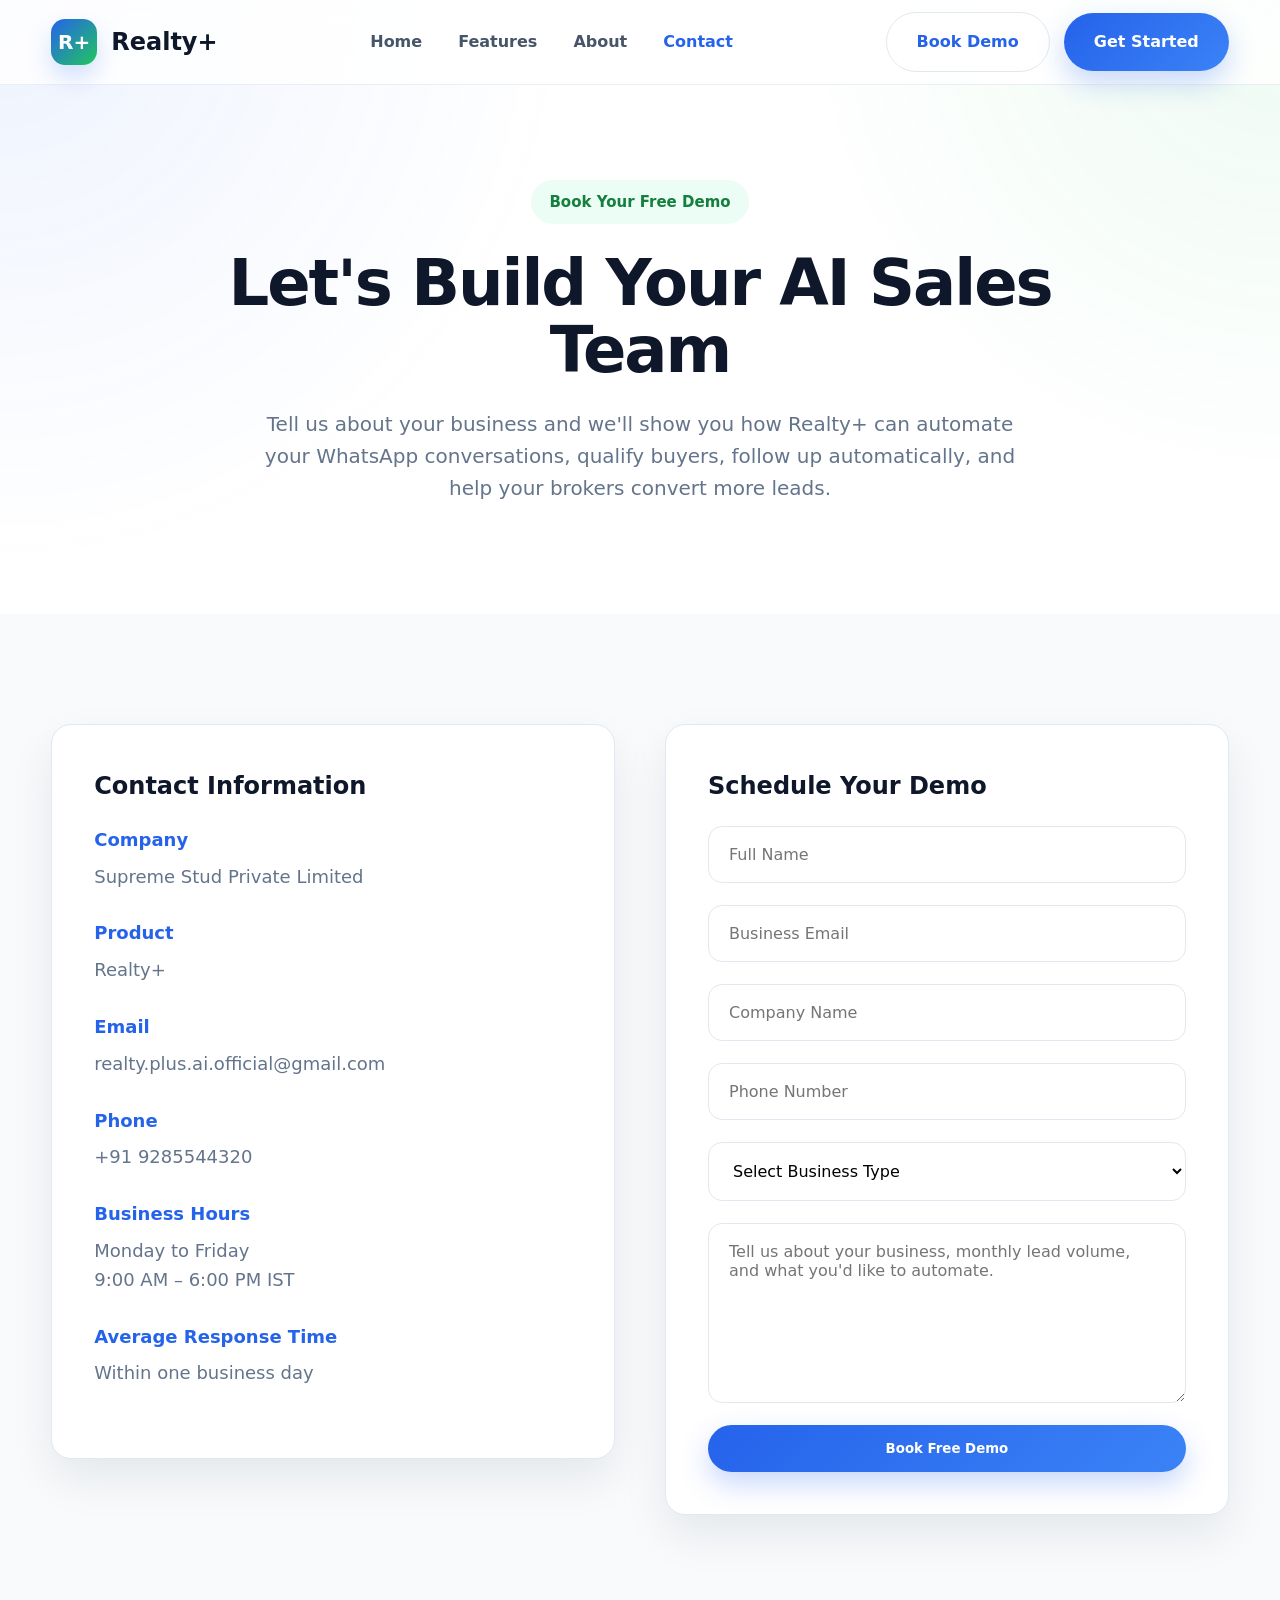
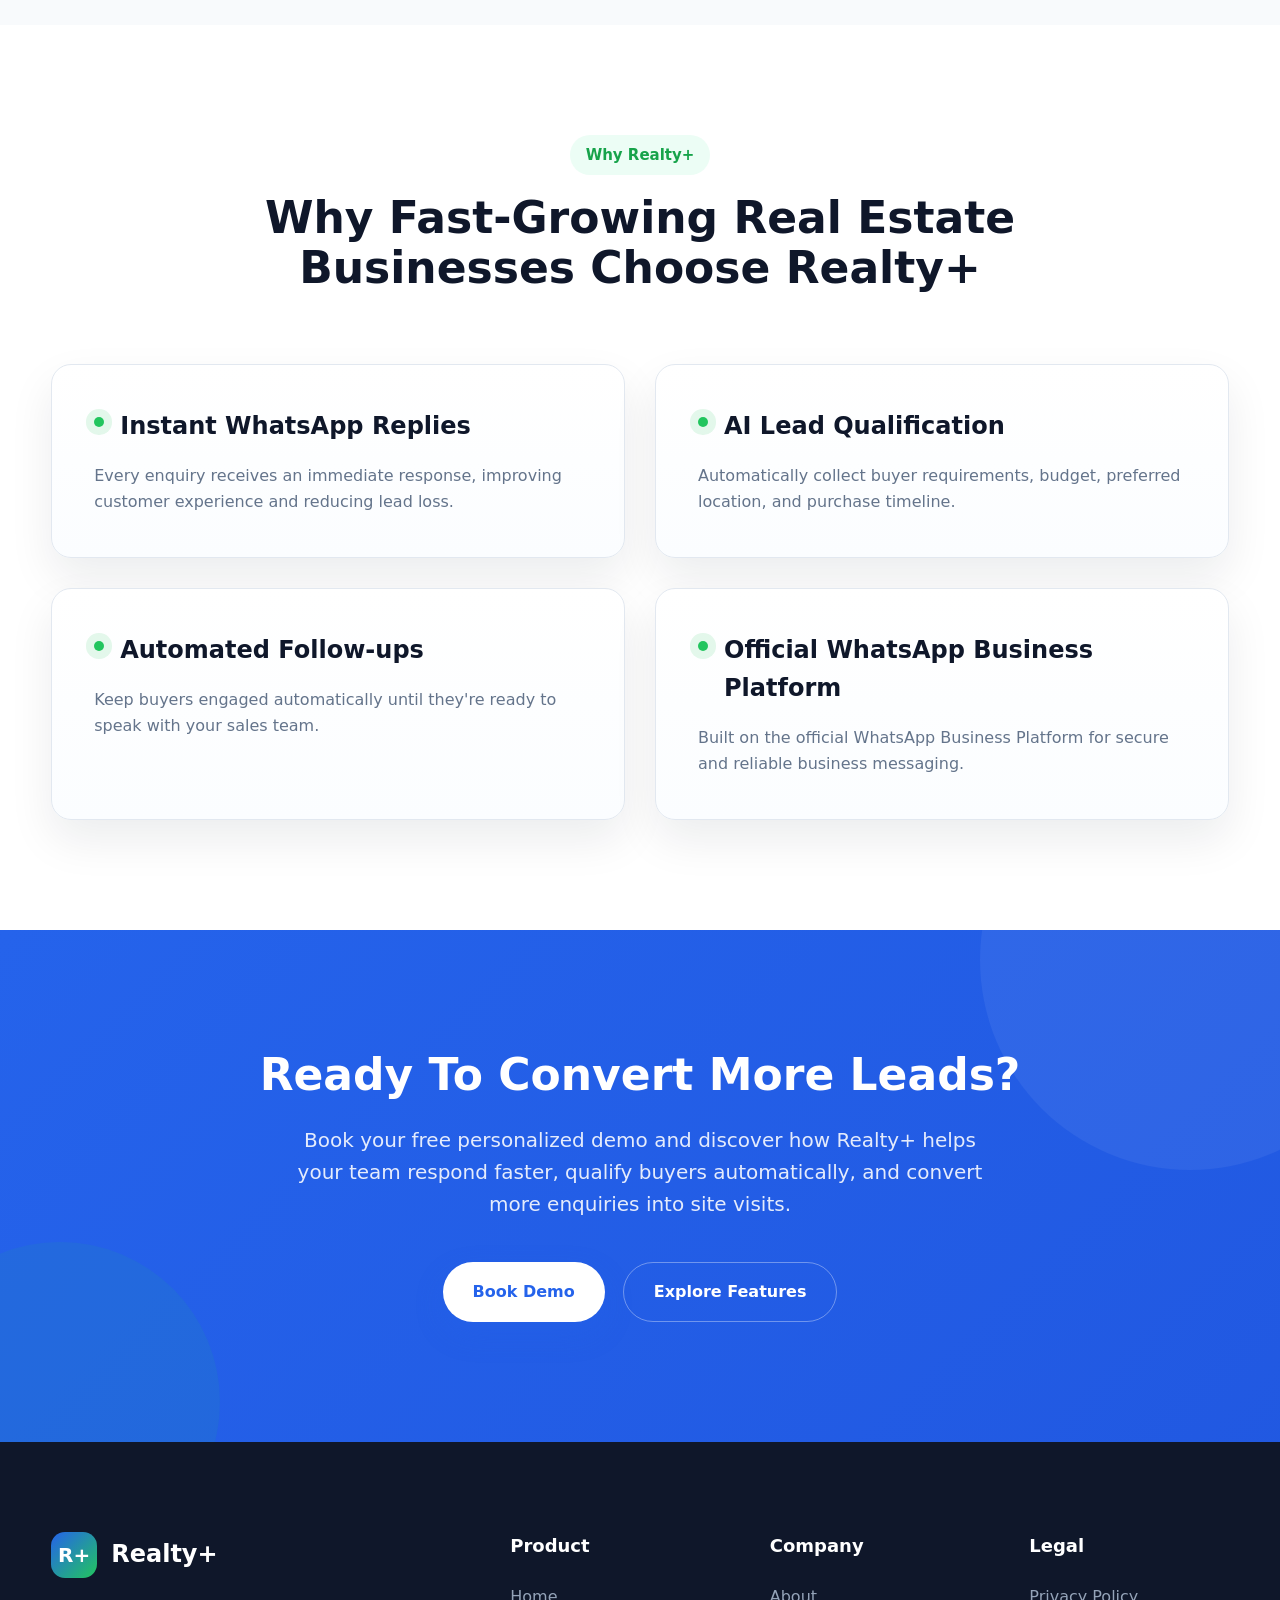
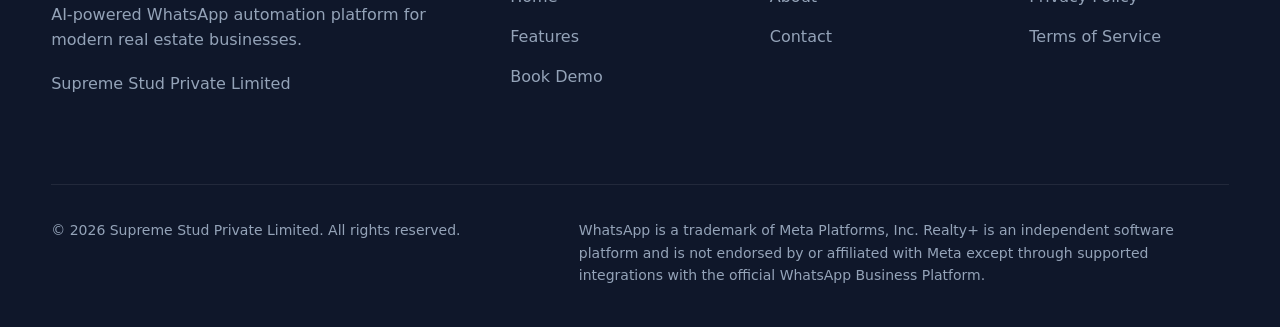
==== commit 48f3e2af: "Add phone contact information to contact.html" ====
--- a/contact.html
+++ b/contact.html
@@ -169,7 +169,21 @@
 </p>
 
 </div>
-
+<div class="contact-item">
+
+<h4>
+
+Phone
+
+</h4>
+
+<p>
+
++91 9285544320
+
+</p>
+
+</div>
 <div class="contact-item">
 
 <h4>
